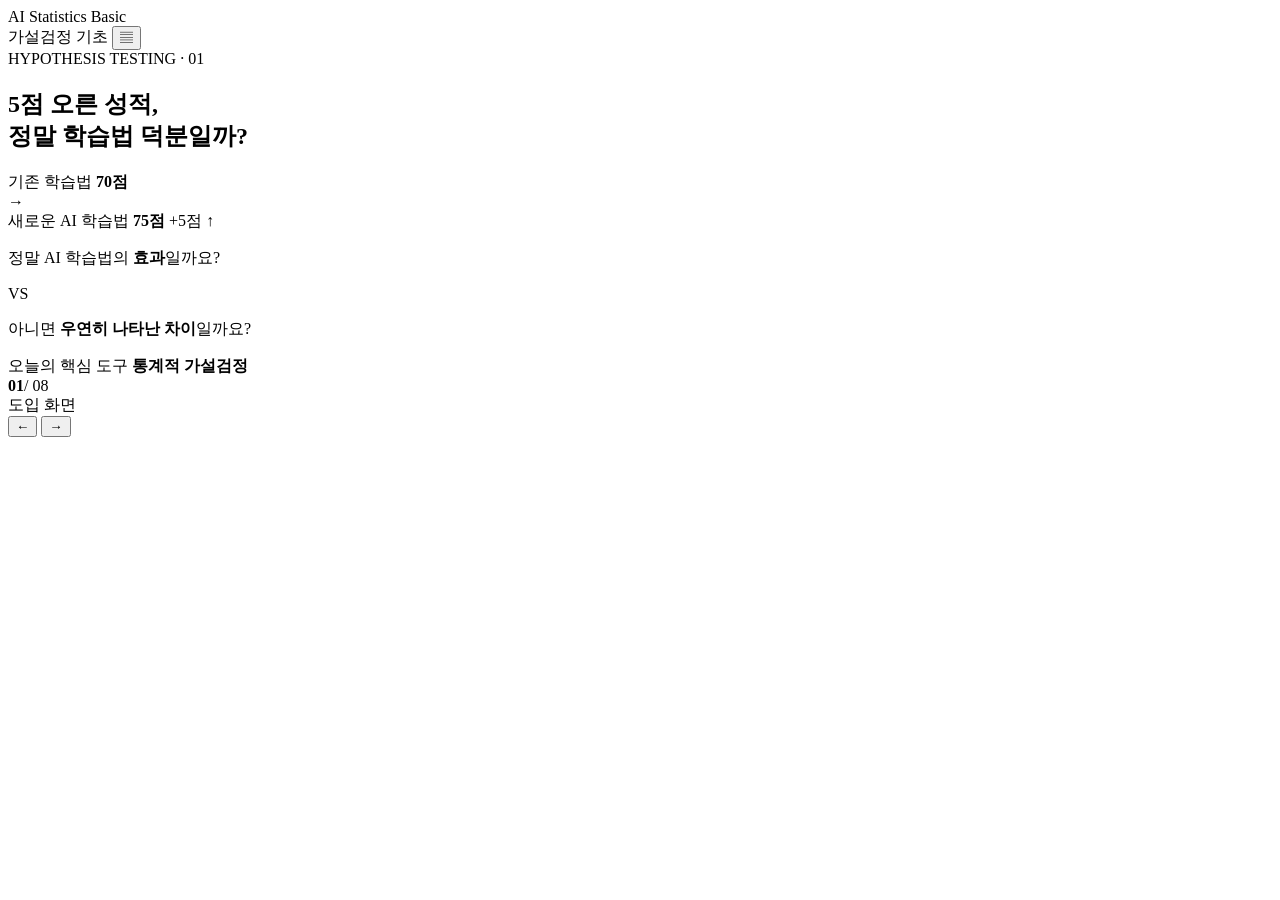
==== index.html @ 97deceae "feat: implement slide 1 presentation view" ====
<!DOCTYPE html>
<html lang="ko">
<head>
  <meta charset="UTF-8" />
  <meta name="viewport" content="width=device-width, initial-scale=1.0" />
  <title>통계적 가설검정 · 발표 장표 01</title>
  <link rel="stylesheet" href="assets/styles.css" />
</head>
<body class="presentation-body">
  <main class="presentation-shell" aria-label="통계 기초 발표 장표">
    <header class="presentation-topbar">
      <div class="brand">AI Statistics Basic</div>
      <div class="topbar-actions">
        <span class="slide-tag">가설검정 기초</span>
        <button class="icon-button" id="openScript" type="button" aria-label="발표 스크립트 열기" title="발표 스크립트 열기">▤</button>
      </div>
    </header>

    <section class="slide" id="slide01" data-slide="1" data-step="0">
      <div class="slide-kicker">HYPOTHESIS TESTING · 01</div>
      <h1 class="slide-title">5점 오른 성적,<br /><strong>정말 학습법 덕분일까?</strong></h1>

      <div class="score-comparison" aria-label="기존 학습법과 새로운 AI 학습법의 평균 점수 비교">
        <article class="score-card step-item" data-show-step="1">
          <span class="score-label">기존 학습법</span>
          <strong class="score-value">70<span>점</span></strong>
        </article>

        <div class="comparison-arrow step-item" data-show-step="2" aria-hidden="true">→</div>

        <article class="score-card score-card-accent step-item" data-show-step="2">
          <span class="score-label">새로운 AI 학습법</span>
          <strong class="score-value">75<span>점</span></strong>
          <span class="score-delta step-item" data-show-step="3">+5점 ↑</span>
        </article>
      </div>

      <div class="question-area">
        <p class="question question-primary step-item" data-show-step="4">정말 AI 학습법의 <strong>효과</strong>일까요?</p>
        <div class="question-vs step-item" data-show-step="5">VS</div>
        <p class="question question-secondary step-item" data-show-step="5">아니면 <strong>우연히 나타난 차이</strong>일까요?</p>
      </div>

      <div class="topic-reveal step-item" data-show-step="6">
        <span>오늘의 핵심 도구</span>
        <strong>통계적 가설검정</strong>
      </div>
    </section>

    <footer class="presentation-footer">
      <div class="progress-wrap" aria-label="현재 장표 위치">
        <strong>01</strong><span>/ 08</span>
      </div>
      <div class="step-status" id="stepStatus">도입 화면</div>
      <div class="nav-buttons">
        <button class="nav-button" id="prevStep" type="button" aria-label="이전 단계">←</button>
        <button class="nav-button nav-button-primary" id="nextStep" type="button" aria-label="다음 단계">→</button>
      </div>
    </footer>
  </main>

  <script src="assets/app.js"></script>
</body>
</html>
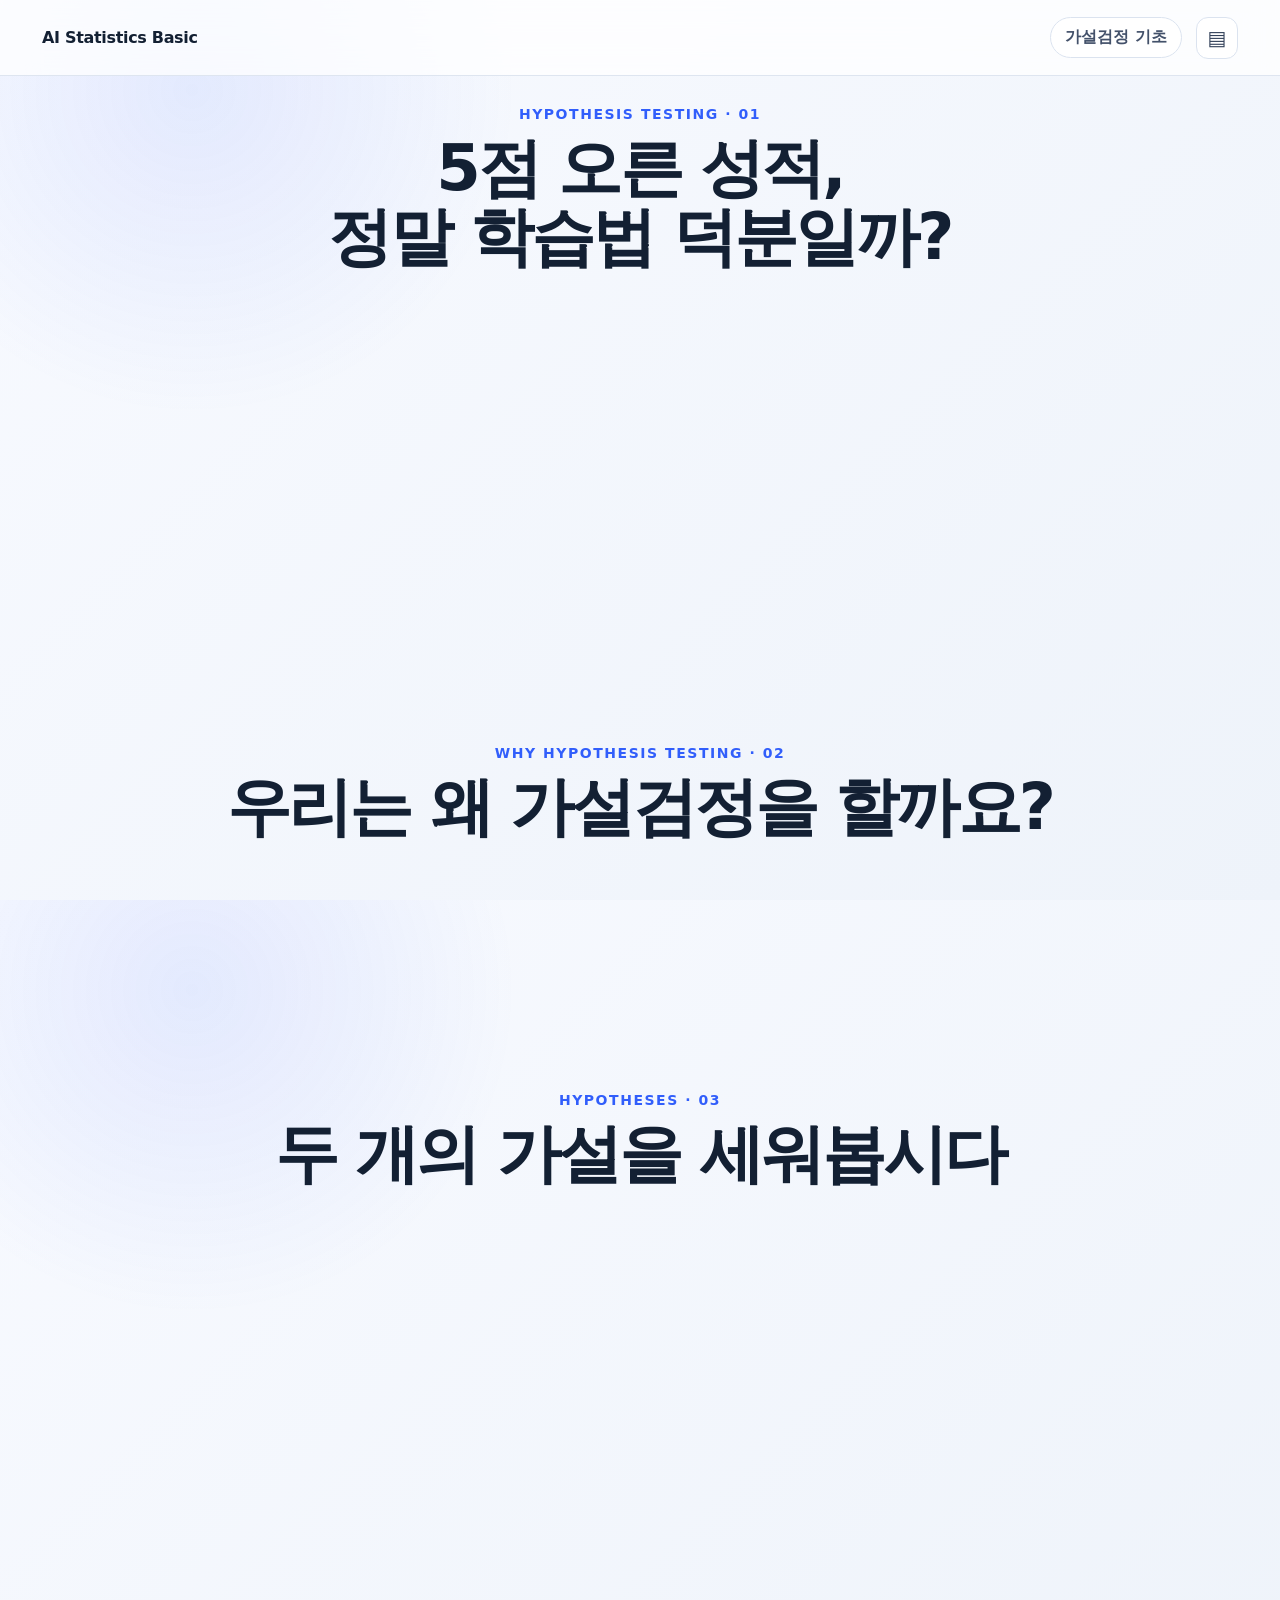
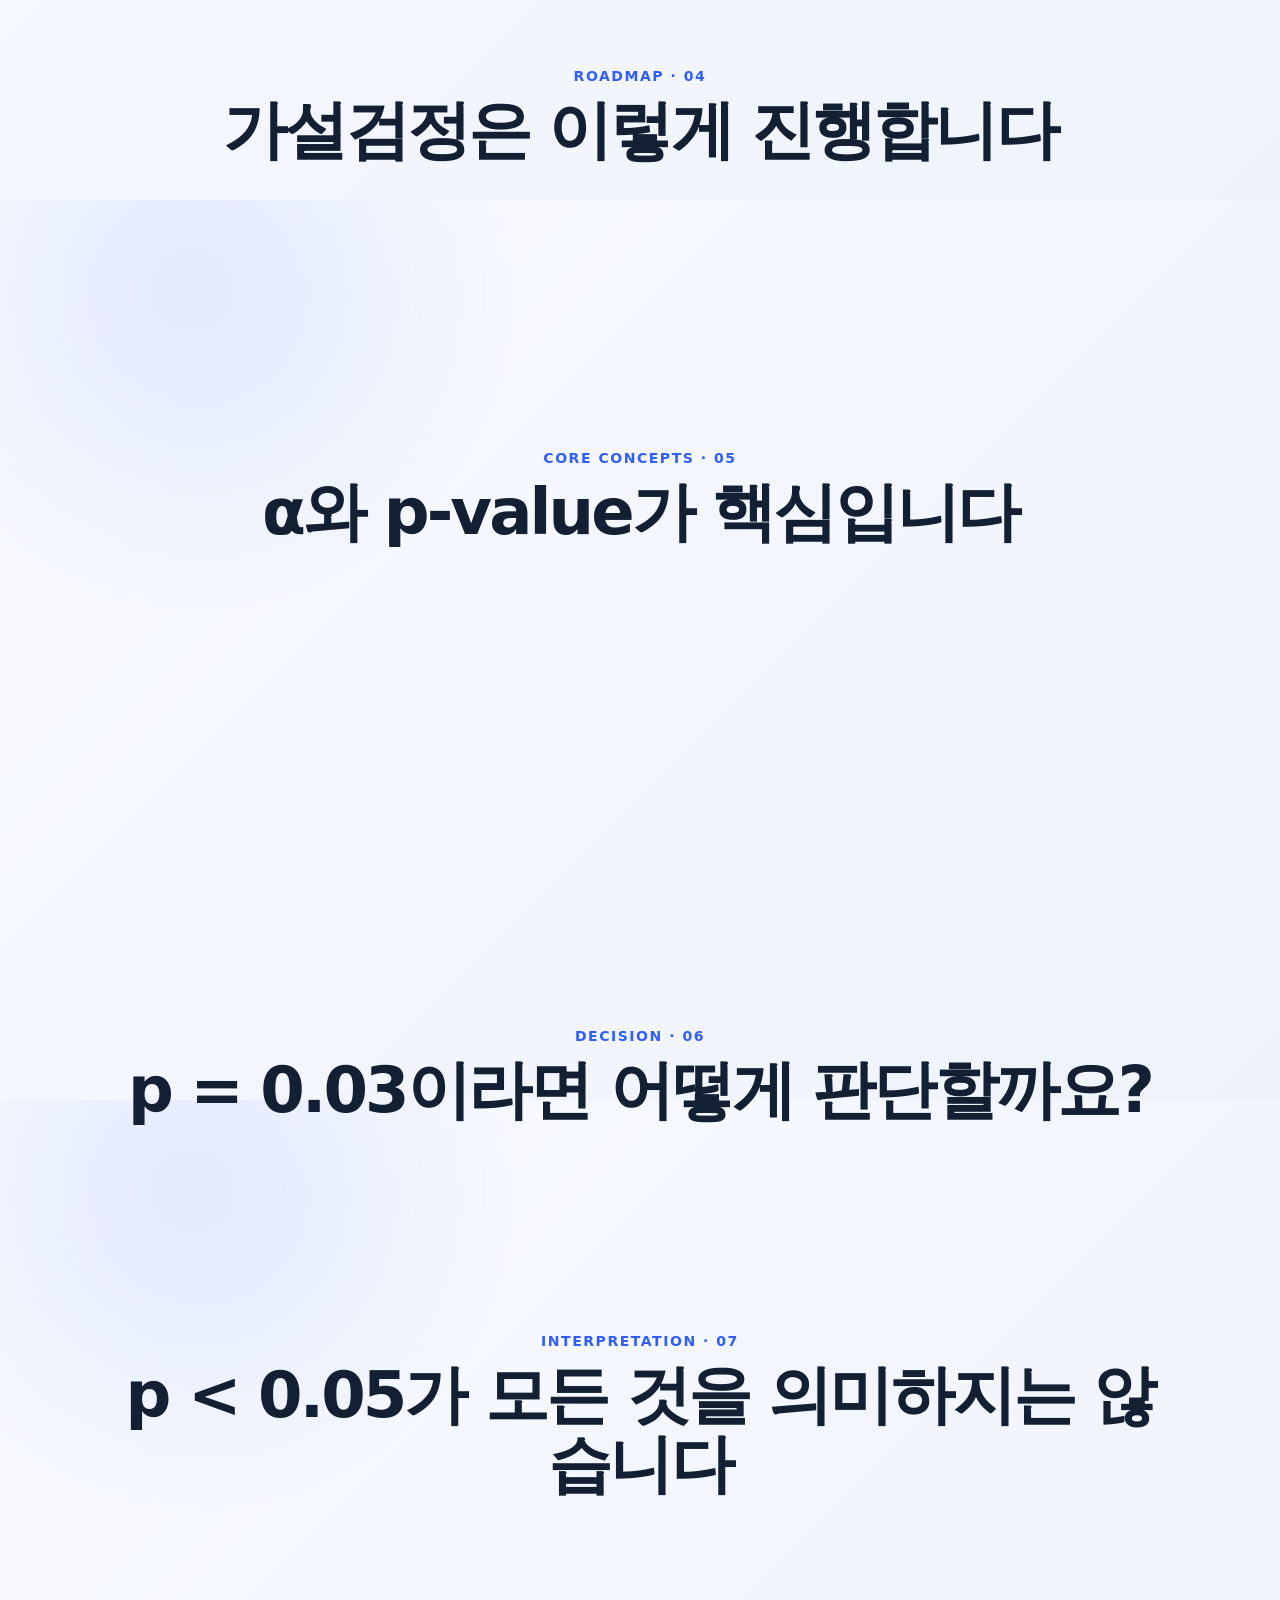
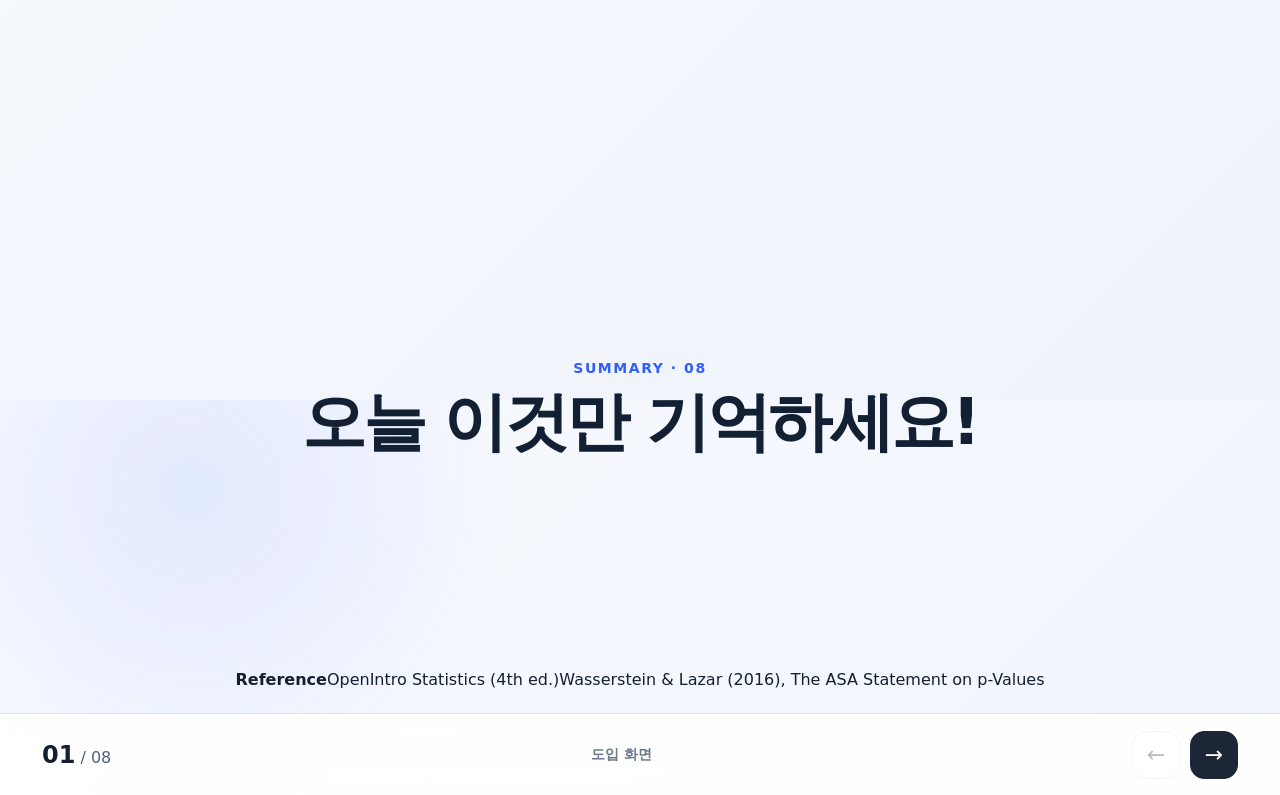
==== commit 592e130a: "Add slides 02-08 to hypothesis testing presentation" ====
--- a/index.html
+++ b/index.html
@@ -3,7 +3,7 @@
 <head>
   <meta charset="UTF-8" />
   <meta name="viewport" content="width=device-width, initial-scale=1.0" />
-  <title>통계적 가설검정 · 발표 장표 01</title>
+  <title>통계적 가설검정 · 발표 장표 01-08</title>
   <link rel="stylesheet" href="assets/styles.css" />
 </head>
 <body class="presentation-body">
@@ -16,49 +16,115 @@
       </div>
     </header>
 
-    <section class="slide" id="slide01" data-slide="1" data-step="0">
-      <div class="slide-kicker">HYPOTHESIS TESTING · 01</div>
-      <h1 class="slide-title">5점 오른 성적,<br /><strong>정말 학습법 덕분일까?</strong></h1>
+    <div class="slides-stage">
+      <section class="slide" id="slide01" data-slide="1">
+        <div class="slide-kicker">HYPOTHESIS TESTING · 01</div>
+        <h1 class="slide-title">5점 오른 성적,<br /><strong>정말 학습법 덕분일까?</strong></h1>
+        <div class="score-comparison">
+          <article class="score-card step-item" data-show-step="1"><span class="score-label">기존 학습법</span><strong class="score-value">70<span>점</span></strong></article>
+          <div class="comparison-arrow step-item" data-show-step="2">→</div>
+          <article class="score-card score-card-accent step-item" data-show-step="2"><span class="score-label">새로운 AI 학습법</span><strong class="score-value">75<span>점</span></strong><span class="score-delta step-item" data-show-step="3">+5점 ↑</span></article>
+        </div>
+        <div class="question-area"><p class="question question-primary step-item" data-show-step="4">정말 AI 학습법의 <strong>효과</strong>일까요?</p><div class="question-vs step-item" data-show-step="5">VS</div><p class="question question-secondary step-item" data-show-step="5">아니면 <strong>우연히 나타난 차이</strong>일까요?</p></div>
+        <div class="topic-reveal step-item" data-show-step="6"><span>오늘의 핵심 도구</span><strong>통계적 가설검정</strong></div>
+      </section>
 
-      <div class="score-comparison" aria-label="기존 학습법과 새로운 AI 학습법의 평균 점수 비교">
-        <article class="score-card step-item" data-show-step="1">
-          <span class="score-label">기존 학습법</span>
-          <strong class="score-value">70<span>점</span></strong>
-        </article>
+      <section class="slide" id="slide02" data-slide="2">
+        <div class="slide-kicker">WHY HYPOTHESIS TESTING · 02</div>
+        <h1 class="slide-title compact">우리는 왜 <strong>가설검정</strong>을 할까요?</h1>
+        <div class="logic-row">
+          <div class="logic-card step-item" data-show-step="1"><span>관찰된 차이가 있다</span><strong>70점 → 75점</strong></div>
+          <div class="not-equal step-item" data-show-step="2">≠</div>
+          <div class="logic-card step-item" data-show-step="2"><span>실제 효과가 있다고</span><strong>바로 결론</strong></div>
+        </div>
+        <div class="why-label step-item" data-show-step="3">왜 그럴까요?</div>
+        <div class="explain-card step-item" data-show-step="4">표본에서 관찰되는 결과에는<br /><strong>우연에 의한 변동</strong>이 영향을 줄 수 있습니다.</div>
+        <div class="definition-card step-item" data-show-step="5"><span>통계적 가설검정</span><strong>관찰된 차이가 우연만으로 설명하기 어려운지를<br />통계적으로 판단하는 과정</strong></div>
+      </section>
 
-        <div class="comparison-arrow step-item" data-show-step="2" aria-hidden="true">→</div>
+      <section class="slide" id="slide03" data-slide="3">
+        <div class="slide-kicker">HYPOTHESES · 03</div>
+        <h1 class="slide-title compact">두 개의 가설을 세워봅시다</h1>
+        <div class="hypothesis-grid">
+          <article class="hypothesis-card step-item" data-show-step="1"><span class="start-badge">출발점</span><h2>귀무가설 H₀</h2><strong class="hypothesis-core step-item" data-show-step="2">효과가 없다</strong><p class="step-item" data-show-step="2">AI 학습법은 점수 향상에<br />효과가 없다.</p></article>
+          <div class="vs-large step-item" data-show-step="3">VS</div>
+          <article class="hypothesis-card step-item" data-show-step="3"><h2>대립가설 H₁</h2><strong class="hypothesis-core step-item" data-show-step="4">효과가 있다</strong><p class="step-item" data-show-step="4">AI 학습법은 평균 점수를<br />증가시킨다.</p></article>
+        </div>
+        <div class="bottom-emphasis step-item" data-show-step="5"><span>가설검정의 출발점</span><strong>일단 H₀가 참이라고 가정하고 시작합니다.</strong></div>
+      </section>
 
-        <article class="score-card score-card-accent step-item" data-show-step="2">
-          <span class="score-label">새로운 AI 학습법</span>
-          <strong class="score-value">75<span>점</span></strong>
-          <span class="score-delta step-item" data-show-step="3">+5점 ↑</span>
-        </article>
-      </div>
+      <section class="slide" id="slide04" data-slide="4">
+        <div class="slide-kicker">ROADMAP · 04</div>
+        <h1 class="slide-title compact">가설검정은 이렇게 진행합니다</h1>
+        <div class="roadmap">
+          <div class="road-step step-item" data-show-step="1"><b>1</b><strong>질문 설정</strong><span>AI 학습법은 효과가 있을까?</span></div>
+          <div class="road-arrow step-item" data-show-step="1">↓</div>
+          <div class="road-step step-item" data-show-step="1"><b>2</b><strong>가설 설정</strong><span>H₀ 효과 없음 · H₁ 효과 있음</span></div>
+          <div class="road-arrow step-item" data-show-step="2">↓</div>
+          <div class="road-core step-item" data-show-step="5">
+            <div class="road-step step-item" data-show-step="2"><b>3</b><strong>유의수준 α 설정</strong><span>판단의 기준선 정하기</span></div>
+            <div class="road-arrow step-item" data-show-step="3">↓</div>
+            <div class="road-step step-item" data-show-step="3"><b>4</b><strong>p-value 계산</strong><span>데이터에서 p-value 구하기</span></div>
+            <small>★ 핵심 판단 요소: α와 p-value</small>
+          </div>
+          <div class="road-arrow step-item" data-show-step="4">↓</div>
+          <div class="road-step step-item" data-show-step="4"><b>5</b><strong>비교 및 판단</strong><span>p-value와 α 비교 → H₀ 기각 여부 판단</span></div>
+        </div>
+      </section>
 
-      <div class="question-area">
-        <p class="question question-primary step-item" data-show-step="4">정말 AI 학습법의 <strong>효과</strong>일까요?</p>
-        <div class="question-vs step-item" data-show-step="5">VS</div>
-        <p class="question question-secondary step-item" data-show-step="5">아니면 <strong>우연히 나타난 차이</strong>일까요?</p>
-      </div>
+      <section class="slide" id="slide05" data-slide="5">
+        <div class="slide-kicker">CORE CONCEPTS · 05</div>
+        <h1 class="slide-title compact">α와 p-value가 핵심입니다</h1>
+        <div class="concept-grid">
+          <article class="concept-card step-item" data-show-step="1"><h2>유의수준 α</h2><strong>판단의 기준선</strong><p class="step-item" data-show-step="2">분석 전에 미리 정합니다.<br /><b>α = 0.05 (5%)</b><br />H₀ 기각 판단의 기준</p></article>
+          <article class="concept-card step-item" data-show-step="3"><h2>p-value</h2><strong>현재 데이터가 얼마나<br />이례적인지를 나타내는 값</strong><p class="step-item" data-show-step="4">H₀가 참이라고 가정했을 때,<br /><b>현재 관측된 결과만큼 또는<br />그보다 더 극단적인 결과가 나타날 확률</b></p></article>
+        </div>
+        <div class="warning-card step-item" data-show-step="5">⚠ 꼭 기억하세요 <strong>p-value ≠ H₀가 참일 확률</strong></div>
+        <div class="mini-summary step-item" data-show-step="6"><span>α = 미리 정한 기준</span><span>p-value = 데이터에서 계산</span></div>
+      </section>
 
-      <div class="topic-reveal step-item" data-show-step="6">
-        <span>오늘의 핵심 도구</span>
-        <strong>통계적 가설검정</strong>
-      </div>
-    </section>
+      <section class="slide" id="slide06" data-slide="6">
+        <div class="slide-kicker">DECISION · 06</div>
+        <h1 class="slide-title compact">p = 0.03이라면 어떻게 판단할까요?</h1>
+        <div class="number-grid">
+          <article class="number-card step-item" data-show-step="1"><span>판단 기준선 · 유의수준 α</span><strong>0.05</strong><small>5%</small></article>
+          <article class="number-card step-item" data-show-step="2"><span>분석 결과 · p-value</span><strong>0.03</strong><small>3%</small></article>
+        </div>
+        <div class="compare-big step-item" data-show-step="3"><strong>0.03 &lt; 0.05</strong><span>p &lt; α</span></div>
+        <div class="reject-card step-item" data-show-step="4">★ 귀무가설 H₀ 기각</div>
+        <div class="conclusion-card step-item" data-show-step="5"><span>결론</span><strong>AI 학습법의 효과를 지지하는<br />통계적 근거가 있습니다.</strong></div>
+      </section>
+
+      <section class="slide" id="slide07" data-slide="7">
+        <div class="slide-kicker">INTERPRETATION · 07</div>
+        <h1 class="slide-title compact">p &lt; 0.05가 모든 것을 의미하지는 않습니다</h1>
+        <div class="interpret-grid">
+          <article class="interpret-card step-item" data-show-step="1"><h2>통계적 유의성 ≠ 효과의 크기</h2><p class="step-item" data-show-step="2">표본이 매우 크다면 조건에 따라<br />작은 차이도 통계적으로 유의할 수 있습니다.</p><strong class="tiny-effect step-item" data-show-step="2">+0.1점</strong><p class="step-item" data-show-step="3">실제로 중요한 변화일까요?</p></article>
+          <article class="interpret-card step-item" data-show-step="4"><h2>결과를 어떻게 해석할까요?</h2><p><strong>p-value만 보지 않습니다.</strong></p><ul><li>효과 크기 (Effect Size)</li><li>실제 변화의 크기</li><li>교육·비즈니스 등 실무적 맥락</li></ul></article>
+        </div>
+        <div class="bottom-emphasis step-item" data-show-step="5"><strong>통계적으로 유의하다 ≠ 실제로 중요한 효과가 있다</strong></div>
+      </section>
+
+      <section class="slide" id="slide08" data-slide="8">
+        <div class="slide-kicker">SUMMARY · 08</div>
+        <h1 class="slide-title compact">오늘 이것만 기억하세요!</h1>
+        <div class="summary-flow step-item" data-show-step="1">
+          <div><b>1</b><strong>가설 설정</strong><span>H₀ 효과 없음 · H₁ 효과 있음</span></div><i>↓</i>
+          <div><b>2</b><strong>기준 설정</strong><span>유의수준 α를 미리 설정 · 예: 0.05</span></div><i>↓</i>
+          <div><b>3</b><strong>p-value 계산</strong><span>H₀ 가정 아래 현재 데이터가 얼마나 이례적인지 확인</span></div><i>↓</i>
+          <div><b>4</b><strong>비교 및 판단</strong><span>p &lt; α → H₀ 기각</span></div>
+        </div>
+        <div class="definition-card step-item" data-show-step="2"><strong>가설검정은 관찰된 차이가 우연만으로 설명하기 어려운지를<br />통계적으로 판단하는 과정입니다.</strong></div>
+        <div class="references"><b>Reference</b><span>OpenIntro Statistics (4th ed.)</span><span>Wasserstein & Lazar (2016), The ASA Statement on p-Values</span></div>
+      </section>
+    </div>
 
     <footer class="presentation-footer">
-      <div class="progress-wrap" aria-label="현재 장표 위치">
-        <strong>01</strong><span>/ 08</span>
-      </div>
+      <div class="progress-wrap"><strong id="slideNumber">01</strong><span>/ 08</span></div>
       <div class="step-status" id="stepStatus">도입 화면</div>
-      <div class="nav-buttons">
-        <button class="nav-button" id="prevStep" type="button" aria-label="이전 단계">←</button>
-        <button class="nav-button nav-button-primary" id="nextStep" type="button" aria-label="다음 단계">→</button>
-      </div>
+      <div class="nav-buttons"><button class="nav-button" id="prevStep" type="button">←</button><button class="nav-button nav-button-primary" id="nextStep" type="button">→</button></div>
     </footer>
   </main>
-
   <script src="assets/app.js"></script>
 </body>
 </html>
--- a/assets/styles.css
+++ b/assets/styles.css
@@ -0,0 +1,258 @@
+:root {
+  --bg: #f4f7fb;
+  --panel: #ffffff;
+  --ink: #132033;
+  --muted: #6b778a;
+  --line: #dbe3ef;
+  --primary: #315efb;
+  --primary-soft: #edf2ff;
+  --accent: #ff8a3d;
+  --shadow: 0 18px 60px rgba(28, 46, 78, 0.12);
+  --radius-xl: 28px;
+  --radius-lg: 20px;
+  font-family: Inter, Pretendard, "Noto Sans KR", system-ui, -apple-system, BlinkMacSystemFont, "Segoe UI", sans-serif;
+}
+
+* { box-sizing: border-box; }
+html, body { margin: 0; min-height: 100%; }
+button { font: inherit; }
+
+.presentation-body {
+  background:
+    radial-gradient(circle at 15% 10%, rgba(49, 94, 251, 0.10), transparent 24%),
+    linear-gradient(135deg, #f8faff 0%, #eef3fa 100%);
+  color: var(--ink);
+  min-height: 100vh;
+  overflow: hidden;
+}
+
+.presentation-shell {
+  width: 100vw;
+  height: 100vh;
+  display: grid;
+  grid-template-rows: 76px 1fr 82px;
+  position: relative;
+}
+
+.presentation-topbar,
+.presentation-footer {
+  display: flex;
+  align-items: center;
+  justify-content: space-between;
+  padding: 0 42px;
+  z-index: 10;
+}
+
+.presentation-topbar {
+  border-bottom: 1px solid rgba(219, 227, 239, 0.9);
+  background: rgba(255,255,255,0.74);
+  backdrop-filter: blur(18px);
+}
+
+.brand { font-weight: 800; letter-spacing: -0.02em; }
+.topbar-actions { display: flex; align-items: center; gap: 14px; }
+.slide-tag {
+  padding: 9px 14px;
+  border: 1px solid var(--line);
+  border-radius: 999px;
+  color: #43516a;
+  background: rgba(255,255,255,0.82);
+  font-weight: 700;
+}
+.icon-button {
+  width: 42px;
+  height: 42px;
+  border: 1px solid var(--line);
+  border-radius: 12px;
+  background: #fff;
+  cursor: pointer;
+  font-size: 20px;
+  color: #34425a;
+}
+.icon-button:hover { border-color: #aebbd0; transform: translateY(-1px); }
+
+.slide {
+  width: min(1240px, calc(100vw - 100px));
+  margin: auto;
+  padding: 28px 48px 24px;
+  text-align: center;
+}
+.slide-kicker {
+  display: inline-block;
+  color: var(--primary);
+  font-weight: 800;
+  font-size: 14px;
+  letter-spacing: 0.11em;
+  margin-bottom: 12px;
+}
+.slide-title {
+  margin: 0 0 30px;
+  font-size: clamp(44px, 5vw, 76px);
+  line-height: 1.08;
+  letter-spacing: -0.045em;
+  font-weight: 650;
+}
+.slide-title strong { font-weight: 850; }
+
+.score-comparison {
+  display: grid;
+  grid-template-columns: 1fr 88px 1fr;
+  align-items: center;
+  gap: 18px;
+  width: min(900px, 90%);
+  margin: 0 auto 28px;
+}
+.score-card {
+  min-height: 172px;
+  border: 1px solid var(--line);
+  border-radius: var(--radius-lg);
+  background: rgba(255,255,255,0.9);
+  box-shadow: 0 10px 30px rgba(37, 56, 90, 0.07);
+  display: flex;
+  flex-direction: column;
+  align-items: center;
+  justify-content: center;
+  gap: 8px;
+  position: relative;
+}
+.score-card-accent {
+  border-color: #cdd8ff;
+  background: linear-gradient(180deg, #ffffff 0%, #f5f7ff 100%);
+}
+.score-label { color: var(--muted); font-weight: 750; font-size: 18px; }
+.score-value { font-size: clamp(58px, 5.2vw, 84px); letter-spacing: -0.05em; line-height: 1; }
+.score-value span { font-size: 0.35em; margin-left: 4px; color: #405069; }
+.score-delta {
+  position: absolute;
+  right: 18px;
+  top: 18px;
+  color: var(--accent);
+  background: #fff3e9;
+  border: 1px solid #ffd9bd;
+  border-radius: 999px;
+  padding: 7px 12px;
+  font-weight: 850;
+}
+.comparison-arrow { font-size: 52px; color: #91a0b8; font-weight: 300; }
+
+.question-area { min-height: 108px; display: flex; align-items: center; justify-content: center; gap: 18px; }
+.question { margin: 0; font-size: clamp(22px, 2vw, 31px); font-weight: 650; letter-spacing: -0.025em; }
+.question strong { color: var(--primary); }
+.question-secondary strong { color: #4e5d73; }
+.question-vs { font-weight: 900; font-size: 13px; letter-spacing: 0.14em; color: #9aa7ba; padding: 8px 10px; border: 1px solid var(--line); border-radius: 999px; background: #fff; }
+.topic-reveal {
+  width: fit-content;
+  margin: 8px auto 0;
+  padding: 12px 18px;
+  border-radius: 16px;
+  background: #14213a;
+  color: #fff;
+  box-shadow: 0 14px 32px rgba(20, 33, 58, 0.18);
+}
+.topic-reveal span { display: block; font-size: 12px; color: #b6c1d3; margin-bottom: 2px; }
+.topic-reveal strong { font-size: 22px; }
+
+.step-item {
+  opacity: 0;
+  transform: translateY(12px) scale(0.985);
+  pointer-events: none;
+  transition: opacity 320ms ease, transform 320ms ease;
+}
+.step-item.is-visible {
+  opacity: 1;
+  transform: translateY(0) scale(1);
+  pointer-events: auto;
+}
+
+.presentation-footer {
+  border-top: 1px solid var(--line);
+  background: rgba(255,255,255,0.88);
+  backdrop-filter: blur(18px);
+}
+.progress-wrap { display: flex; align-items: baseline; gap: 5px; color: #526179; }
+.progress-wrap strong { font-size: 24px; color: var(--ink); }
+.step-status { color: var(--muted); font-size: 14px; font-weight: 700; }
+.nav-buttons { display: flex; gap: 10px; }
+.nav-button {
+  width: 48px;
+  height: 48px;
+  border-radius: 14px;
+  border: 1px solid var(--line);
+  background: #fff;
+  color: #33415a;
+  font-size: 22px;
+  cursor: pointer;
+}
+.nav-button:disabled { opacity: 0.35; cursor: default; }
+.nav-button-primary { background: #1c2637; color: #fff; border-color: #1c2637; }
+
+.script-body { background: #eef3f9; color: var(--ink); min-height: 100vh; }
+.script-shell { min-height: 100vh; display: grid; grid-template-rows: 70px 1fr 76px; }
+.script-header,
+.script-footer {
+  position: sticky;
+  z-index: 20;
+  display: flex;
+  align-items: center;
+  justify-content: space-between;
+  background: rgba(245,248,252,0.94);
+  backdrop-filter: blur(16px);
+  padding: 0 22px;
+  border-color: var(--line);
+}
+.script-header { top: 0; border-bottom: 1px solid var(--line); }
+.script-header > div { display: flex; align-items: center; gap: 10px; }
+.script-header strong { color: var(--primary); }
+.script-header span { color: #526179; font-weight: 800; }
+.script-header p { margin: 0; color: var(--muted); font-size: 13px; }
+.script-card {
+  width: min(900px, calc(100% - 36px));
+  margin: 18px auto 100px;
+  padding: 34px;
+  background: var(--panel);
+  border: 1px solid #e1e7f0;
+  border-radius: 24px;
+  box-shadow: var(--shadow);
+}
+.script-kicker { color: var(--primary); font-weight: 850; letter-spacing: 0.08em; font-size: 13px; }
+.script-card h1 { margin: 8px 0 6px; font-size: 34px; letter-spacing: -0.035em; }
+.script-subtitle { color: var(--muted); margin: 0 0 20px; }
+.script-block { padding: 21px 0; border-top: 1px dashed #dfe6f1; }
+.script-block p { margin: 0; font-size: 20px; line-height: 1.9; letter-spacing: -0.015em; }
+.stage-button {
+  display: block;
+  width: 100%;
+  margin-top: 16px;
+  padding: 10px 16px;
+  border: 1px solid #cfd9e9;
+  border-radius: 14px;
+  background: #f8faff;
+  color: var(--primary);
+  cursor: pointer;
+  font-weight: 850;
+}
+.stage-button:hover, .stage-button.is-active { background: var(--primary-soft); border-color: #b9c8ff; }
+.stage-button-primary { background: #17243a; color: #fff; border-color: #17243a; }
+.script-footer { bottom: 0; border-top: 1px solid var(--line); }
+.script-nav,
+.script-progress button {
+  border: 1px solid var(--line);
+  border-radius: 12px;
+  background: #fff;
+  padding: 10px 14px;
+  cursor: pointer;
+  font-weight: 750;
+}
+.script-nav:disabled { opacity: 0.4; cursor: default; }
+.script-progress { display: flex; align-items: center; gap: 16px; }
+.script-progress strong { color: #44536c; }
+
+@media (max-width: 900px) {
+  .presentation-topbar, .presentation-footer { padding: 0 18px; }
+  .slide { width: calc(100vw - 24px); padding: 20px 12px; }
+  .score-comparison { grid-template-columns: 1fr; width: min(520px, 100%); }
+  .comparison-arrow { transform: rotate(90deg); font-size: 34px; }
+  .question-area { flex-direction: column; gap: 8px; }
+  .slide-title { font-size: 42px; }
+  .script-header p { display: none; }
+}
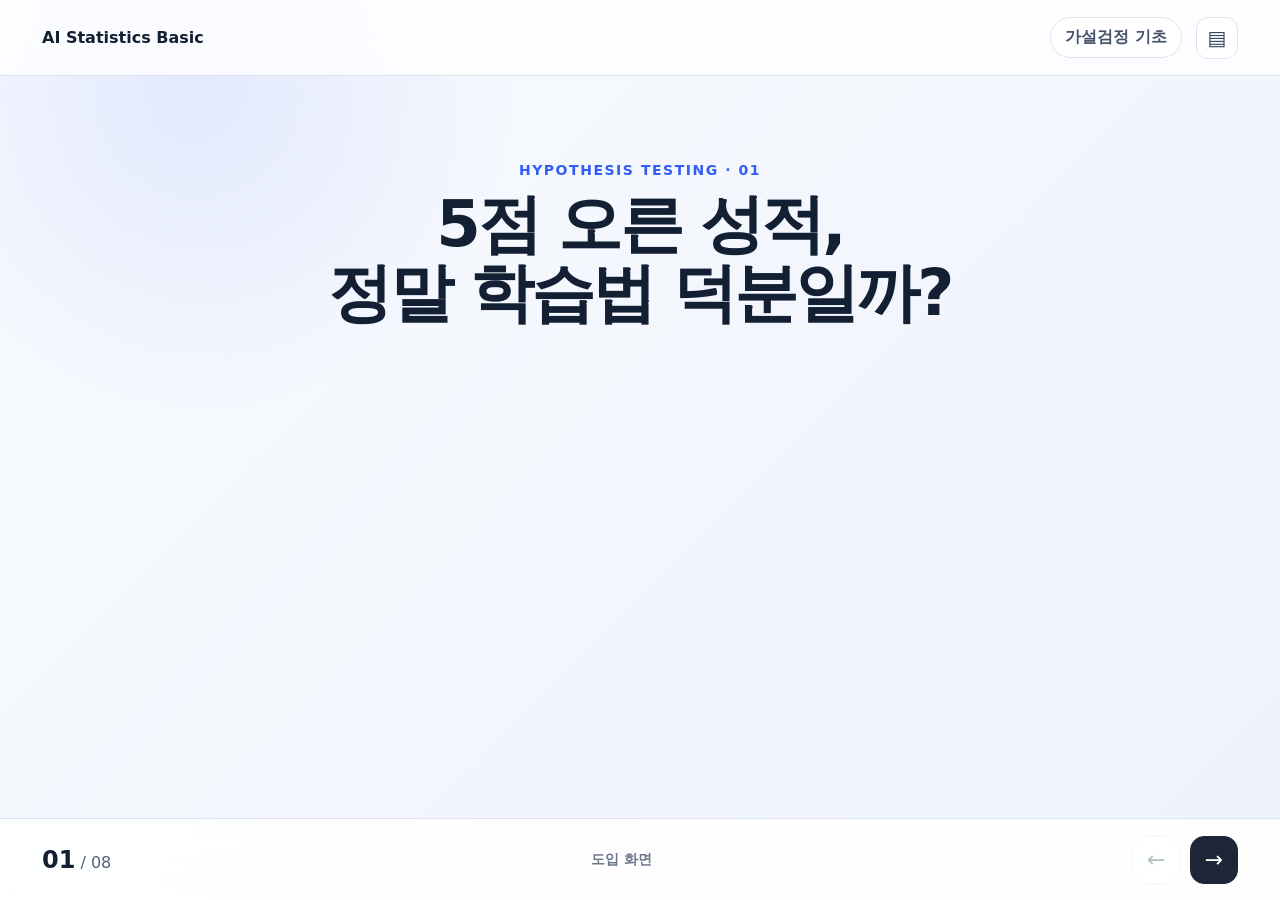
==== commit a161062f: "Improve slide 1 visual comparison" ====
--- a/index.html
+++ b/index.html
@@ -20,10 +20,29 @@
       <section class="slide" id="slide01" data-slide="1">
         <div class="slide-kicker">HYPOTHESIS TESTING · 01</div>
         <h1 class="slide-title">5점 오른 성적,<br /><strong>정말 학습법 덕분일까?</strong></h1>
-        <div class="score-comparison">
-          <article class="score-card step-item" data-show-step="1"><span class="score-label">기존 학습법</span><strong class="score-value">70<span>점</span></strong></article>
+        <div class="score-comparison score-comparison-visual">
+          <article class="score-card score-card-visual step-item" data-show-step="1">
+            <span class="score-label score-label-pill">기존 학습법</span>
+            <div class="learning-visual traditional-visual" aria-hidden="true">
+              <div class="desk-scene">
+                <div class="student-head"></div><div class="student-body"></div>
+                <div class="book-stack"><i></i><i></i><i></i></div><div class="open-book"></div><div class="desk-lamp"></div>
+              </div>
+            </div>
+            <div class="score-copy"><span>교과서로 학습</span><strong class="score-value">70<span>점</span></strong></div>
+          </article>
           <div class="comparison-arrow step-item" data-show-step="2">→</div>
-          <article class="score-card score-card-accent step-item" data-show-step="2"><span class="score-label">새로운 AI 학습법</span><strong class="score-value">75<span>점</span></strong><span class="score-delta step-item" data-show-step="3">+5점 ↑</span></article>
+          <article class="score-card score-card-accent score-card-visual step-item" data-show-step="2">
+            <span class="score-label score-label-pill score-label-ai">새로운 AI 학습법</span>
+            <div class="learning-visual ai-visual" aria-hidden="true">
+              <div class="desk-scene">
+                <div class="student-head"></div><div class="student-body"></div><div class="tablet"><div class="ai-face">AI</div></div><div class="open-book"></div>
+                <span class="ai-bubble bubble-one">힌트 제공</span><span class="ai-bubble bubble-two">오답 분석</span>
+              </div>
+            </div>
+            <div class="score-copy"><span>AI 티칭으로 학습</span><strong class="score-value">75<span>점</span></strong></div>
+            <span class="score-delta step-item" data-show-step="3">+5점 ↑</span>
+          </article>
         </div>
         <div class="question-area"><p class="question question-primary step-item" data-show-step="4">정말 AI 학습법의 <strong>효과</strong>일까요?</p><div class="question-vs step-item" data-show-step="5">VS</div><p class="question question-secondary step-item" data-show-step="5">아니면 <strong>우연히 나타난 차이</strong>일까요?</p></div>
         <div class="topic-reveal step-item" data-show-step="6"><span>오늘의 핵심 도구</span><strong>통계적 가설검정</strong></div>
@@ -32,99 +51,25 @@
       <section class="slide" id="slide02" data-slide="2">
         <div class="slide-kicker">WHY HYPOTHESIS TESTING · 02</div>
         <h1 class="slide-title compact">우리는 왜 <strong>가설검정</strong>을 할까요?</h1>
-        <div class="logic-row">
-          <div class="logic-card step-item" data-show-step="1"><span>관찰된 차이가 있다</span><strong>70점 → 75점</strong></div>
-          <div class="not-equal step-item" data-show-step="2">≠</div>
-          <div class="logic-card step-item" data-show-step="2"><span>실제 효과가 있다고</span><strong>바로 결론</strong></div>
-        </div>
-        <div class="why-label step-item" data-show-step="3">왜 그럴까요?</div>
-        <div class="explain-card step-item" data-show-step="4">표본에서 관찰되는 결과에는<br /><strong>우연에 의한 변동</strong>이 영향을 줄 수 있습니다.</div>
-        <div class="definition-card step-item" data-show-step="5"><span>통계적 가설검정</span><strong>관찰된 차이가 우연만으로 설명하기 어려운지를<br />통계적으로 판단하는 과정</strong></div>
+        <div class="logic-row"><div class="logic-card step-item" data-show-step="1"><span>관찰된 차이가 있다</span><strong>70점 → 75점</strong></div><div class="not-equal step-item" data-show-step="2">≠</div><div class="logic-card step-item" data-show-step="2"><span>실제 효과가 있다고</span><strong>바로 결론</strong></div></div>
+        <div class="why-label step-item" data-show-step="3">왜 그럴까요?</div><div class="explain-card step-item" data-show-step="4">표본에서 관찰되는 결과에는<br /><strong>우연에 의한 변동</strong>이 영향을 줄 수 있습니다.</div><div class="definition-card step-item" data-show-step="5"><span>통계적 가설검정</span><strong>관찰된 차이가 우연만으로 설명하기 어려운지를<br />통계적으로 판단하는 과정</strong></div>
       </section>
 
-      <section class="slide" id="slide03" data-slide="3">
-        <div class="slide-kicker">HYPOTHESES · 03</div>
-        <h1 class="slide-title compact">두 개의 가설을 세워봅시다</h1>
-        <div class="hypothesis-grid">
-          <article class="hypothesis-card step-item" data-show-step="1"><span class="start-badge">출발점</span><h2>귀무가설 H₀</h2><strong class="hypothesis-core step-item" data-show-step="2">효과가 없다</strong><p class="step-item" data-show-step="2">AI 학습법은 점수 향상에<br />효과가 없다.</p></article>
-          <div class="vs-large step-item" data-show-step="3">VS</div>
-          <article class="hypothesis-card step-item" data-show-step="3"><h2>대립가설 H₁</h2><strong class="hypothesis-core step-item" data-show-step="4">효과가 있다</strong><p class="step-item" data-show-step="4">AI 학습법은 평균 점수를<br />증가시킨다.</p></article>
-        </div>
-        <div class="bottom-emphasis step-item" data-show-step="5"><span>가설검정의 출발점</span><strong>일단 H₀가 참이라고 가정하고 시작합니다.</strong></div>
-      </section>
+      <section class="slide" id="slide03" data-slide="3"><div class="slide-kicker">HYPOTHESES · 03</div><h1 class="slide-title compact">두 개의 가설을 세워봅시다</h1><div class="hypothesis-grid"><article class="hypothesis-card step-item" data-show-step="1"><span class="start-badge">출발점</span><h2>귀무가설 H₀</h2><strong class="hypothesis-core step-item" data-show-step="2">효과가 없다</strong><p class="step-item" data-show-step="2">AI 학습법은 점수 향상에<br />효과가 없다.</p></article><div class="vs-large step-item" data-show-step="3">VS</div><article class="hypothesis-card step-item" data-show-step="3"><h2>대립가설 H₁</h2><strong class="hypothesis-core step-item" data-show-step="4">효과가 있다</strong><p class="step-item" data-show-step="4">AI 학습법은 평균 점수를<br />증가시킨다.</p></article></div><div class="bottom-emphasis step-item" data-show-step="5"><span>가설검정의 출발점</span><strong>일단 H₀가 참이라고 가정하고 시작합니다.</strong></div></section>
 
-      <section class="slide" id="slide04" data-slide="4">
-        <div class="slide-kicker">ROADMAP · 04</div>
-        <h1 class="slide-title compact">가설검정은 이렇게 진행합니다</h1>
-        <div class="roadmap">
-          <div class="road-step step-item" data-show-step="1"><b>1</b><strong>질문 설정</strong><span>AI 학습법은 효과가 있을까?</span></div>
-          <div class="road-arrow step-item" data-show-step="1">↓</div>
-          <div class="road-step step-item" data-show-step="1"><b>2</b><strong>가설 설정</strong><span>H₀ 효과 없음 · H₁ 효과 있음</span></div>
-          <div class="road-arrow step-item" data-show-step="2">↓</div>
-          <div class="road-core step-item" data-show-step="5">
-            <div class="road-step step-item" data-show-step="2"><b>3</b><strong>유의수준 α 설정</strong><span>판단의 기준선 정하기</span></div>
-            <div class="road-arrow step-item" data-show-step="3">↓</div>
-            <div class="road-step step-item" data-show-step="3"><b>4</b><strong>p-value 계산</strong><span>데이터에서 p-value 구하기</span></div>
-            <small>★ 핵심 판단 요소: α와 p-value</small>
-          </div>
-          <div class="road-arrow step-item" data-show-step="4">↓</div>
-          <div class="road-step step-item" data-show-step="4"><b>5</b><strong>비교 및 판단</strong><span>p-value와 α 비교 → H₀ 기각 여부 판단</span></div>
-        </div>
-      </section>
+      <section class="slide" id="slide04" data-slide="4"><div class="slide-kicker">ROADMAP · 04</div><h1 class="slide-title compact">가설검정은 이렇게 진행합니다</h1><div class="roadmap"><div class="road-step step-item" data-show-step="1"><b>1</b><strong>질문 설정</strong><span>AI 학습법은 효과가 있을까?</span></div><div class="road-arrow step-item" data-show-step="1">↓</div><div class="road-step step-item" data-show-step="1"><b>2</b><strong>가설 설정</strong><span>H₀ 효과 없음 · H₁ 효과 있음</span></div><div class="road-arrow step-item" data-show-step="2">↓</div><div class="road-core step-item" data-show-step="5"><div class="road-step step-item" data-show-step="2"><b>3</b><strong>유의수준 α 설정</strong><span>판단의 기준선 정하기</span></div><div class="road-arrow step-item" data-show-step="3">↓</div><div class="road-step step-item" data-show-step="3"><b>4</b><strong>p-value 계산</strong><span>데이터에서 p-value 구하기</span></div><small>★ 핵심 판단 요소: α와 p-value</small></div><div class="road-arrow step-item" data-show-step="4">↓</div><div class="road-step step-item" data-show-step="4"><b>5</b><strong>비교 및 판단</strong><span>p-value와 α 비교 → H₀ 기각 여부 판단</span></div></div></section>
 
-      <section class="slide" id="slide05" data-slide="5">
-        <div class="slide-kicker">CORE CONCEPTS · 05</div>
-        <h1 class="slide-title compact">α와 p-value가 핵심입니다</h1>
-        <div class="concept-grid">
-          <article class="concept-card step-item" data-show-step="1"><h2>유의수준 α</h2><strong>판단의 기준선</strong><p class="step-item" data-show-step="2">분석 전에 미리 정합니다.<br /><b>α = 0.05 (5%)</b><br />H₀ 기각 판단의 기준</p></article>
-          <article class="concept-card step-item" data-show-step="3"><h2>p-value</h2><strong>현재 데이터가 얼마나<br />이례적인지를 나타내는 값</strong><p class="step-item" data-show-step="4">H₀가 참이라고 가정했을 때,<br /><b>현재 관측된 결과만큼 또는<br />그보다 더 극단적인 결과가 나타날 확률</b></p></article>
-        </div>
-        <div class="warning-card step-item" data-show-step="5">⚠ 꼭 기억하세요 <strong>p-value ≠ H₀가 참일 확률</strong></div>
-        <div class="mini-summary step-item" data-show-step="6"><span>α = 미리 정한 기준</span><span>p-value = 데이터에서 계산</span></div>
-      </section>
+      <section class="slide" id="slide05" data-slide="5"><div class="slide-kicker">CORE CONCEPTS · 05</div><h1 class="slide-title compact">α와 p-value가 핵심입니다</h1><div class="concept-grid"><article class="concept-card step-item" data-show-step="1"><h2>유의수준 α</h2><strong>판단의 기준선</strong><p class="step-item" data-show-step="2">분석 전에 미리 정합니다.<br /><b>α = 0.05 (5%)</b><br />H₀ 기각 판단의 기준</p></article><article class="concept-card step-item" data-show-step="3"><h2>p-value</h2><strong>현재 데이터가 얼마나<br />이례적인지를 나타내는 값</strong><p class="step-item" data-show-step="4">H₀가 참이라고 가정했을 때,<br /><b>현재 관측된 결과만큼 또는<br />그보다 더 극단적인 결과가 나타날 확률</b></p></article></div><div class="warning-card step-item" data-show-step="5">⚠ 꼭 기억하세요 <strong>p-value ≠ H₀가 참일 확률</strong></div><div class="mini-summary step-item" data-show-step="6"><span>α = 미리 정한 기준</span><span>p-value = 데이터에서 계산</span></div></section>
 
-      <section class="slide" id="slide06" data-slide="6">
-        <div class="slide-kicker">DECISION · 06</div>
-        <h1 class="slide-title compact">p = 0.03이라면 어떻게 판단할까요?</h1>
-        <div class="number-grid">
-          <article class="number-card step-item" data-show-step="1"><span>판단 기준선 · 유의수준 α</span><strong>0.05</strong><small>5%</small></article>
-          <article class="number-card step-item" data-show-step="2"><span>분석 결과 · p-value</span><strong>0.03</strong><small>3%</small></article>
-        </div>
-        <div class="compare-big step-item" data-show-step="3"><strong>0.03 &lt; 0.05</strong><span>p &lt; α</span></div>
-        <div class="reject-card step-item" data-show-step="4">★ 귀무가설 H₀ 기각</div>
-        <div class="conclusion-card step-item" data-show-step="5"><span>결론</span><strong>AI 학습법의 효과를 지지하는<br />통계적 근거가 있습니다.</strong></div>
-      </section>
+      <section class="slide" id="slide06" data-slide="6"><div class="slide-kicker">DECISION · 06</div><h1 class="slide-title compact">p = 0.03이라면 어떻게 판단할까요?</h1><div class="number-grid"><article class="number-card step-item" data-show-step="1"><span>판단 기준선 · 유의수준 α</span><strong>0.05</strong><small>5%</small></article><article class="number-card step-item" data-show-step="2"><span>분석 결과 · p-value</span><strong>0.03</strong><small>3%</small></article></div><div class="compare-big step-item" data-show-step="3"><strong>0.03 &lt; 0.05</strong><span>p &lt; α</span></div><div class="reject-card step-item" data-show-step="4">★ 귀무가설 H₀ 기각</div><div class="conclusion-card step-item" data-show-step="5"><span>결론</span><strong>AI 학습법의 효과를 지지하는<br />통계적 근거가 있습니다.</strong></div></section>
 
-      <section class="slide" id="slide07" data-slide="7">
-        <div class="slide-kicker">INTERPRETATION · 07</div>
-        <h1 class="slide-title compact">p &lt; 0.05가 모든 것을 의미하지는 않습니다</h1>
-        <div class="interpret-grid">
-          <article class="interpret-card step-item" data-show-step="1"><h2>통계적 유의성 ≠ 효과의 크기</h2><p class="step-item" data-show-step="2">표본이 매우 크다면 조건에 따라<br />작은 차이도 통계적으로 유의할 수 있습니다.</p><strong class="tiny-effect step-item" data-show-step="2">+0.1점</strong><p class="step-item" data-show-step="3">실제로 중요한 변화일까요?</p></article>
-          <article class="interpret-card step-item" data-show-step="4"><h2>결과를 어떻게 해석할까요?</h2><p><strong>p-value만 보지 않습니다.</strong></p><ul><li>효과 크기 (Effect Size)</li><li>실제 변화의 크기</li><li>교육·비즈니스 등 실무적 맥락</li></ul></article>
-        </div>
-        <div class="bottom-emphasis step-item" data-show-step="5"><strong>통계적으로 유의하다 ≠ 실제로 중요한 효과가 있다</strong></div>
-      </section>
+      <section class="slide" id="slide07" data-slide="7"><div class="slide-kicker">INTERPRETATION · 07</div><h1 class="slide-title compact">p &lt; 0.05가 모든 것을 의미하지는 않습니다</h1><div class="interpret-grid"><article class="interpret-card step-item" data-show-step="1"><h2>통계적 유의성 ≠ 효과의 크기</h2><p class="step-item" data-show-step="2">표본이 매우 크다면 조건에 따라<br />작은 차이도 통계적으로 유의할 수 있습니다.</p><strong class="tiny-effect step-item" data-show-step="2">+0.1점</strong><p class="step-item" data-show-step="3">실제로 중요한 변화일까요?</p></article><article class="interpret-card step-item" data-show-step="4"><h2>결과를 어떻게 해석할까요?</h2><p><strong>p-value만 보지 않습니다.</strong></p><ul><li>효과 크기 (Effect Size)</li><li>실제 변화의 크기</li><li>교육·비즈니스 등 실무적 맥락</li></ul></article></div><div class="bottom-emphasis step-item" data-show-step="5"><strong>통계적으로 유의하다 ≠ 실제로 중요한 효과가 있다</strong></div></section>
 
-      <section class="slide" id="slide08" data-slide="8">
-        <div class="slide-kicker">SUMMARY · 08</div>
-        <h1 class="slide-title compact">오늘 이것만 기억하세요!</h1>
-        <div class="summary-flow step-item" data-show-step="1">
-          <div><b>1</b><strong>가설 설정</strong><span>H₀ 효과 없음 · H₁ 효과 있음</span></div><i>↓</i>
-          <div><b>2</b><strong>기준 설정</strong><span>유의수준 α를 미리 설정 · 예: 0.05</span></div><i>↓</i>
-          <div><b>3</b><strong>p-value 계산</strong><span>H₀ 가정 아래 현재 데이터가 얼마나 이례적인지 확인</span></div><i>↓</i>
-          <div><b>4</b><strong>비교 및 판단</strong><span>p &lt; α → H₀ 기각</span></div>
-        </div>
-        <div class="definition-card step-item" data-show-step="2"><strong>가설검정은 관찰된 차이가 우연만으로 설명하기 어려운지를<br />통계적으로 판단하는 과정입니다.</strong></div>
-        <div class="references"><b>Reference</b><span>OpenIntro Statistics (4th ed.)</span><span>Wasserstein & Lazar (2016), The ASA Statement on p-Values</span></div>
-      </section>
+      <section class="slide" id="slide08" data-slide="8"><div class="slide-kicker">SUMMARY · 08</div><h1 class="slide-title compact">오늘 이것만 기억하세요!</h1><div class="summary-flow step-item" data-show-step="1"><div><b>1</b><strong>가설 설정</strong><span>H₀ 효과 없음 · H₁ 효과 있음</span></div><i>↓</i><div><b>2</b><strong>기준 설정</strong><span>유의수준 α를 미리 설정 · 예: 0.05</span></div><i>↓</i><div><b>3</b><strong>p-value 계산</strong><span>H₀ 가정 아래 현재 데이터가 얼마나 이례적인지 확인</span></div><i>↓</i><div><b>4</b><strong>비교 및 판단</strong><span>p &lt; α → H₀ 기각</span></div></div><div class="definition-card step-item" data-show-step="2"><strong>가설검정은 관찰된 차이가 우연만으로 설명하기 어려운지를<br />통계적으로 판단하는 과정입니다.</strong></div><div class="references"><b>Reference</b><span>OpenIntro Statistics (4th ed.)</span><span>Wasserstein & Lazar (2016), The ASA Statement on p-Values</span></div></section>
     </div>
 
-    <footer class="presentation-footer">
-      <div class="progress-wrap"><strong id="slideNumber">01</strong><span>/ 08</span></div>
-      <div class="step-status" id="stepStatus">도입 화면</div>
-      <div class="nav-buttons"><button class="nav-button" id="prevStep" type="button">←</button><button class="nav-button nav-button-primary" id="nextStep" type="button">→</button></div>
-    </footer>
+    <footer class="presentation-footer"><div class="progress-wrap"><strong id="slideNumber">01</strong><span>/ 08</span></div><div class="step-status" id="stepStatus">도입 화면</div><div class="nav-buttons"><button class="nav-button" id="prevStep" type="button">←</button><button class="nav-button nav-button-primary" id="nextStep" type="button">→</button></div></footer>
   </main>
   <script src="assets/app.js"></script>
 </body>
-</html>
+</html>
--- a/assets/styles.css
+++ b/assets/styles.css
@@ -1,258 +1,11 @@
-:root {
-  --bg: #f4f7fb;
-  --panel: #ffffff;
-  --ink: #132033;
-  --muted: #6b778a;
-  --line: #dbe3ef;
-  --primary: #315efb;
-  --primary-soft: #edf2ff;
-  --accent: #ff8a3d;
-  --shadow: 0 18px 60px rgba(28, 46, 78, 0.12);
-  --radius-xl: 28px;
-  --radius-lg: 20px;
-  font-family: Inter, Pretendard, "Noto Sans KR", system-ui, -apple-system, BlinkMacSystemFont, "Segoe UI", sans-serif;
-}
-
-* { box-sizing: border-box; }
-html, body { margin: 0; min-height: 100%; }
-button { font: inherit; }
-
-.presentation-body {
-  background:
-    radial-gradient(circle at 15% 10%, rgba(49, 94, 251, 0.10), transparent 24%),
-    linear-gradient(135deg, #f8faff 0%, #eef3fa 100%);
-  color: var(--ink);
-  min-height: 100vh;
-  overflow: hidden;
-}
-
-.presentation-shell {
-  width: 100vw;
-  height: 100vh;
-  display: grid;
-  grid-template-rows: 76px 1fr 82px;
-  position: relative;
-}
-
-.presentation-topbar,
-.presentation-footer {
-  display: flex;
-  align-items: center;
-  justify-content: space-between;
-  padding: 0 42px;
-  z-index: 10;
-}
-
-.presentation-topbar {
-  border-bottom: 1px solid rgba(219, 227, 239, 0.9);
-  background: rgba(255,255,255,0.74);
-  backdrop-filter: blur(18px);
-}
-
-.brand { font-weight: 800; letter-spacing: -0.02em; }
-.topbar-actions { display: flex; align-items: center; gap: 14px; }
-.slide-tag {
-  padding: 9px 14px;
-  border: 1px solid var(--line);
-  border-radius: 999px;
-  color: #43516a;
-  background: rgba(255,255,255,0.82);
-  font-weight: 700;
-}
-.icon-button {
-  width: 42px;
-  height: 42px;
-  border: 1px solid var(--line);
-  border-radius: 12px;
-  background: #fff;
-  cursor: pointer;
-  font-size: 20px;
-  color: #34425a;
-}
-.icon-button:hover { border-color: #aebbd0; transform: translateY(-1px); }
-
-.slide {
-  width: min(1240px, calc(100vw - 100px));
-  margin: auto;
-  padding: 28px 48px 24px;
-  text-align: center;
-}
-.slide-kicker {
-  display: inline-block;
-  color: var(--primary);
-  font-weight: 800;
-  font-size: 14px;
-  letter-spacing: 0.11em;
-  margin-bottom: 12px;
-}
-.slide-title {
-  margin: 0 0 30px;
-  font-size: clamp(44px, 5vw, 76px);
-  line-height: 1.08;
-  letter-spacing: -0.045em;
-  font-weight: 650;
-}
-.slide-title strong { font-weight: 850; }
-
-.score-comparison {
-  display: grid;
-  grid-template-columns: 1fr 88px 1fr;
-  align-items: center;
-  gap: 18px;
-  width: min(900px, 90%);
-  margin: 0 auto 28px;
-}
-.score-card {
-  min-height: 172px;
-  border: 1px solid var(--line);
-  border-radius: var(--radius-lg);
-  background: rgba(255,255,255,0.9);
-  box-shadow: 0 10px 30px rgba(37, 56, 90, 0.07);
-  display: flex;
-  flex-direction: column;
-  align-items: center;
-  justify-content: center;
-  gap: 8px;
-  position: relative;
-}
-.score-card-accent {
-  border-color: #cdd8ff;
-  background: linear-gradient(180deg, #ffffff 0%, #f5f7ff 100%);
-}
-.score-label { color: var(--muted); font-weight: 750; font-size: 18px; }
-.score-value { font-size: clamp(58px, 5.2vw, 84px); letter-spacing: -0.05em; line-height: 1; }
-.score-value span { font-size: 0.35em; margin-left: 4px; color: #405069; }
-.score-delta {
-  position: absolute;
-  right: 18px;
-  top: 18px;
-  color: var(--accent);
-  background: #fff3e9;
-  border: 1px solid #ffd9bd;
-  border-radius: 999px;
-  padding: 7px 12px;
-  font-weight: 850;
-}
-.comparison-arrow { font-size: 52px; color: #91a0b8; font-weight: 300; }
-
-.question-area { min-height: 108px; display: flex; align-items: center; justify-content: center; gap: 18px; }
-.question { margin: 0; font-size: clamp(22px, 2vw, 31px); font-weight: 650; letter-spacing: -0.025em; }
-.question strong { color: var(--primary); }
-.question-secondary strong { color: #4e5d73; }
-.question-vs { font-weight: 900; font-size: 13px; letter-spacing: 0.14em; color: #9aa7ba; padding: 8px 10px; border: 1px solid var(--line); border-radius: 999px; background: #fff; }
-.topic-reveal {
-  width: fit-content;
-  margin: 8px auto 0;
-  padding: 12px 18px;
-  border-radius: 16px;
-  background: #14213a;
-  color: #fff;
-  box-shadow: 0 14px 32px rgba(20, 33, 58, 0.18);
-}
-.topic-reveal span { display: block; font-size: 12px; color: #b6c1d3; margin-bottom: 2px; }
-.topic-reveal strong { font-size: 22px; }
-
-.step-item {
-  opacity: 0;
-  transform: translateY(12px) scale(0.985);
-  pointer-events: none;
-  transition: opacity 320ms ease, transform 320ms ease;
-}
-.step-item.is-visible {
-  opacity: 1;
-  transform: translateY(0) scale(1);
-  pointer-events: auto;
-}
-
-.presentation-footer {
-  border-top: 1px solid var(--line);
-  background: rgba(255,255,255,0.88);
-  backdrop-filter: blur(18px);
-}
-.progress-wrap { display: flex; align-items: baseline; gap: 5px; color: #526179; }
-.progress-wrap strong { font-size: 24px; color: var(--ink); }
-.step-status { color: var(--muted); font-size: 14px; font-weight: 700; }
-.nav-buttons { display: flex; gap: 10px; }
-.nav-button {
-  width: 48px;
-  height: 48px;
-  border-radius: 14px;
-  border: 1px solid var(--line);
-  background: #fff;
-  color: #33415a;
-  font-size: 22px;
-  cursor: pointer;
-}
-.nav-button:disabled { opacity: 0.35; cursor: default; }
-.nav-button-primary { background: #1c2637; color: #fff; border-color: #1c2637; }
-
-.script-body { background: #eef3f9; color: var(--ink); min-height: 100vh; }
-.script-shell { min-height: 100vh; display: grid; grid-template-rows: 70px 1fr 76px; }
-.script-header,
-.script-footer {
-  position: sticky;
-  z-index: 20;
-  display: flex;
-  align-items: center;
-  justify-content: space-between;
-  background: rgba(245,248,252,0.94);
-  backdrop-filter: blur(16px);
-  padding: 0 22px;
-  border-color: var(--line);
-}
-.script-header { top: 0; border-bottom: 1px solid var(--line); }
-.script-header > div { display: flex; align-items: center; gap: 10px; }
-.script-header strong { color: var(--primary); }
-.script-header span { color: #526179; font-weight: 800; }
-.script-header p { margin: 0; color: var(--muted); font-size: 13px; }
-.script-card {
-  width: min(900px, calc(100% - 36px));
-  margin: 18px auto 100px;
-  padding: 34px;
-  background: var(--panel);
-  border: 1px solid #e1e7f0;
-  border-radius: 24px;
-  box-shadow: var(--shadow);
-}
-.script-kicker { color: var(--primary); font-weight: 850; letter-spacing: 0.08em; font-size: 13px; }
-.script-card h1 { margin: 8px 0 6px; font-size: 34px; letter-spacing: -0.035em; }
-.script-subtitle { color: var(--muted); margin: 0 0 20px; }
-.script-block { padding: 21px 0; border-top: 1px dashed #dfe6f1; }
-.script-block p { margin: 0; font-size: 20px; line-height: 1.9; letter-spacing: -0.015em; }
-.stage-button {
-  display: block;
-  width: 100%;
-  margin-top: 16px;
-  padding: 10px 16px;
-  border: 1px solid #cfd9e9;
-  border-radius: 14px;
-  background: #f8faff;
-  color: var(--primary);
-  cursor: pointer;
-  font-weight: 850;
-}
-.stage-button:hover, .stage-button.is-active { background: var(--primary-soft); border-color: #b9c8ff; }
-.stage-button-primary { background: #17243a; color: #fff; border-color: #17243a; }
-.script-footer { bottom: 0; border-top: 1px solid var(--line); }
-.script-nav,
-.script-progress button {
-  border: 1px solid var(--line);
-  border-radius: 12px;
-  background: #fff;
-  padding: 10px 14px;
-  cursor: pointer;
-  font-weight: 750;
-}
-.script-nav:disabled { opacity: 0.4; cursor: default; }
-.script-progress { display: flex; align-items: center; gap: 16px; }
-.script-progress strong { color: #44536c; }
-
-@media (max-width: 900px) {
-  .presentation-topbar, .presentation-footer { padding: 0 18px; }
-  .slide { width: calc(100vw - 24px); padding: 20px 12px; }
-  .score-comparison { grid-template-columns: 1fr; width: min(520px, 100%); }
-  .comparison-arrow { transform: rotate(90deg); font-size: 34px; }
-  .question-area { flex-direction: column; gap: 8px; }
-  .slide-title { font-size: 42px; }
-  .script-header p { display: none; }
-}
+:root{--bg:#f4f7fb;--panel:#fff;--ink:#132033;--muted:#6b778a;--line:#dbe3ef;--primary:#315efb;--primary-soft:#edf2ff;--accent:#ff8a3d;--dark:#14213a;--shadow:0 18px 60px rgba(28,46,78,.12);font-family:Inter,Pretendard,"Noto Sans KR",system-ui,-apple-system,BlinkMacSystemFont,"Segoe UI",sans-serif}*{box-sizing:border-box}html,body{margin:0;min-height:100%}button{font:inherit}.presentation-body{background:radial-gradient(circle at 15% 10%,rgba(49,94,251,.10),transparent 24%),linear-gradient(135deg,#f8faff,#eef3fa);color:var(--ink);min-height:100vh;overflow:hidden}.presentation-shell{width:100vw;height:100vh;display:grid;grid-template-rows:76px 1fr 82px}.presentation-topbar,.presentation-footer{display:flex;align-items:center;justify-content:space-between;padding:0 42px;z-index:10}.presentation-topbar{border-bottom:1px solid var(--line);background:rgba(255,255,255,.78);backdrop-filter:blur(18px)}.brand{font-weight:800}.topbar-actions{display:flex;align-items:center;gap:14px}.slide-tag{padding:9px 14px;border:1px solid var(--line);border-radius:999px;background:#fff;font-weight:700;color:#43516a}.icon-button,.nav-button{border:1px solid var(--line);background:#fff;color:#34425a;cursor:pointer}.icon-button{width:42px;height:42px;border-radius:12px;font-size:20px}.slides-stage{position:relative;overflow:hidden}.slide{display:none;width:min(1240px,calc(100vw - 100px));height:100%;margin:auto;padding:24px 48px;text-align:center;align-content:center}.slide.is-current-slide{display:block}.slide-kicker{display:inline-block;color:var(--primary);font-weight:800;font-size:14px;letter-spacing:.11em;margin-bottom:12px}.slide-title{margin:0 0 28px;font-size:clamp(44px,5vw,76px);line-height:1.08;letter-spacing:-.045em;font-weight:650}.slide-title.compact{font-size:clamp(38px,4.2vw,62px);margin-bottom:24px}.slide-title strong{font-weight:850}.step-item{opacity:0;transform:translateY(12px) scale(.985);pointer-events:none;transition:opacity .3s ease,transform .3s ease}.step-item.is-visible{opacity:1;transform:none;pointer-events:auto}
+.score-comparison{display:grid;grid-template-columns:1fr 88px 1fr;align-items:center;gap:18px;width:min(900px,90%);margin:0 auto 24px}.score-card,.logic-card,.hypothesis-card,.concept-card,.number-card,.interpret-card{border:1px solid var(--line);border-radius:20px;background:rgba(255,255,255,.94);box-shadow:0 10px 30px rgba(37,56,90,.07)}.score-card{min-height:170px;display:flex;flex-direction:column;align-items:center;justify-content:center;gap:8px;position:relative}.score-card-accent{border-color:#cdd8ff;background:linear-gradient(180deg,#fff,#f5f7ff)}.score-label{color:var(--muted);font-weight:750;font-size:18px}.score-value{font-size:clamp(58px,5.2vw,84px);letter-spacing:-.05em;line-height:1}.score-value span{font-size:.35em;margin-left:4px;color:#405069}.score-delta{position:absolute;right:18px;top:18px;color:var(--accent);background:#fff3e9;border:1px solid #ffd9bd;border-radius:999px;padding:7px 12px;font-weight:850}.comparison-arrow{font-size:52px;color:#91a0b8}.question-area{min-height:105px;display:flex;align-items:center;justify-content:center;gap:18px}.question{margin:0;font-size:clamp(22px,2vw,31px);font-weight:650}.question strong{color:var(--primary)}.question-vs{font-weight:900;font-size:13px;letter-spacing:.14em;color:#9aa7ba;padding:8px 10px;border:1px solid var(--line);border-radius:999px;background:#fff}.topic-reveal{width:fit-content;margin:8px auto 0;padding:12px 18px;border-radius:16px;background:var(--dark);color:#fff}.topic-reveal span{display:block;font-size:12px;color:#b6c1d3}.topic-reveal strong{font-size:22px}
+.logic-row{display:grid;grid-template-columns:1fr 90px 1fr;align-items:center;gap:18px;width:min(940px,90%);margin:18px auto}.logic-card{padding:28px}.logic-card span{display:block;color:var(--muted);font-size:20px}.logic-card strong{display:block;margin-top:8px;font-size:30px}.not-equal{font-size:58px;font-weight:900;color:var(--accent)}.why-label{margin:16px auto 10px;font-weight:850;color:var(--primary)}.explain-card,.definition-card,.bottom-emphasis,.warning-card,.conclusion-card{width:min(900px,92%);margin:12px auto;padding:18px 24px;border-radius:18px}.explain-card{background:#fff;border:1px dashed #cbd6e8;font-size:24px}.explain-card strong{color:var(--primary)}.definition-card{background:var(--dark);color:#fff}.definition-card span{display:block;color:#b9c6da;font-size:13px;margin-bottom:6px}.definition-card strong{font-size:22px;line-height:1.5}
+.hypothesis-grid,.concept-grid,.number-grid,.interpret-grid{display:grid;grid-template-columns:1fr 90px 1fr;align-items:center;gap:18px;width:min(980px,94%);margin:14px auto}.hypothesis-grid{grid-template-columns:1fr 70px 1fr}.hypothesis-card{padding:24px;min-height:240px;position:relative}.hypothesis-card h2,.concept-card h2,.interpret-card h2{margin:0 0 16px;font-size:26px}.hypothesis-core{display:block;font-size:30px;color:var(--primary)}.hypothesis-card p{font-size:20px;line-height:1.5}.start-badge{position:absolute;top:-13px;left:18px;background:var(--primary);color:#fff;border-radius:999px;padding:6px 12px;font-weight:800;font-size:12px}.vs-large{font-weight:900;color:#8d9ab0}.bottom-emphasis{background:var(--primary-soft);border:1px solid #cbd7ff}.bottom-emphasis span{display:block;color:var(--primary);font-size:13px;font-weight:800}.bottom-emphasis strong{display:block;margin-top:5px;font-size:23px}
+.roadmap{width:min(780px,92%);margin:auto;display:flex;flex-direction:column;align-items:stretch}.road-step{display:grid;grid-template-columns:44px 1fr;grid-template-rows:auto auto;column-gap:14px;text-align:left;padding:12px 16px;border:1px solid var(--line);border-radius:14px;background:#fff}.road-step b{grid-row:1/3;align-self:center;width:34px;height:34px;border-radius:50%;display:grid;place-items:center;background:var(--primary-soft);color:var(--primary)}.road-step strong{font-size:20px}.road-step span{color:var(--muted)}.road-arrow{font-size:24px;color:#9ca9bd;line-height:1}.road-core{padding:12px;border:2px solid #b9c8ff;border-radius:18px;background:#f7f9ff}.road-core small{display:block;margin-top:9px;color:var(--primary);font-weight:800}
+.concept-grid{grid-template-columns:1fr 1fr}.concept-card{padding:25px;min-height:260px}.concept-card strong{display:block;font-size:25px;color:var(--primary);line-height:1.4}.concept-card p{font-size:18px;line-height:1.65;color:#43516a}.warning-card{background:#fff5ed;border:1px solid #ffd2b3;color:#984d18;font-weight:800}.warning-card strong{margin-left:14px;font-size:20px}.mini-summary{display:flex;justify-content:center;gap:14px}.mini-summary span{padding:8px 14px;border-radius:999px;background:#eef3ff;color:#3556c8;font-weight:750}
+.number-grid{grid-template-columns:1fr 1fr;width:min(760px,90%)}.number-card{padding:18px}.number-card span{display:block;color:var(--muted);font-weight:700}.number-card strong{display:block;font-size:56px;margin:6px}.number-card small{font-size:18px;color:#66758b}.compare-big{margin:14px auto}.compare-big strong{display:block;font-size:52px;color:var(--primary)}.compare-big span{font-size:24px;font-weight:800}.reject-card{width:fit-content;margin:10px auto;padding:12px 22px;border-radius:999px;background:var(--dark);color:#fff;font-size:22px;font-weight:850}.conclusion-card{background:#eef8f1;border:1px solid #c9e7d1}.conclusion-card span{display:block;color:#378250;font-weight:800}.conclusion-card strong{display:block;font-size:22px;margin-top:4px}
+.interpret-grid{grid-template-columns:1fr 1fr}.interpret-card{padding:24px;min-height:280px;text-align:left}.interpret-card h2{color:var(--primary)}.interpret-card p,.interpret-card li{font-size:18px;line-height:1.55}.interpret-card ul{padding-left:22px}.tiny-effect{display:block;text-align:center;font-size:54px;color:var(--accent);margin:8px}.summary-flow{width:min(800px,94%);margin:auto;display:flex;flex-direction:column;gap:6px}.summary-flow>div{display:grid;grid-template-columns:42px 170px 1fr;align-items:center;text-align:left;padding:10px 14px;background:#fff;border:1px solid var(--line);border-radius:13px}.summary-flow b{width:30px;height:30px;display:grid;place-items:center;border-radius:50%;background:var(--primary-soft);color:var(--primary)}.summary-flow strong{font-size:18px}.summary-flow span{color:var(--muted)}.summary-flow i{font-style:normal;color:#9ba8bb}.references{display:flex;justify-content:center;gap:16px;flex-wrap:wrap;margin-top:13px;font-size:12px;color:#718096}.references b{color:#46546b}
+.presentation-footer{border-top:1px solid var(--line);background:rgba(255,255,255,.9);backdrop-filter:blur(18px)}.progress-wrap{display:flex;align-items:baseline;gap:5px;color:#526179}.progress-wrap strong{font-size:24px;color:var(--ink)}.step-status{color:var(--muted);font-size:14px;font-weight:700}.nav-buttons{display:flex;gap:10px}.nav-button{width:48px;height:48px;border-radius:14px;font-size:22px}.nav-button:disabled{opacity:.35;cursor:default}.nav-button-primary{background:#1c2637;color:#fff;border-color:#1c2637}
+.script-body{background:#eef3f9;color:var(--ink);min-height:100vh}.script-shell{min-height:100vh;display:grid;grid-template-rows:70px 1fr 76px}.script-header,.script-footer{position:sticky;z-index:20;display:flex;align-items:center;justify-content:space-between;background:rgba(245,248,252,.95);backdrop-filter:blur(16px);padding:0 22px;border-color:var(--line)}.script-header{top:0;border-bottom:1px solid var(--line)}.script-header>div{display:flex;gap:10px}.script-header strong{color:var(--primary)}.script-header span{font-weight:800;color:#526179}.script-header p{margin:0;color:var(--muted);font-size:13px}.script-stage{min-height:0}.script-card{display:none;width:min(900px,calc(100% - 36px));margin:18px auto 100px;padding:34px;background:#fff;border:1px solid #e1e7f0;border-radius:24px;box-shadow:var(--shadow)}.script-card.is-current-script{display:block}.script-kicker{color:var(--primary);font-weight:850;letter-spacing:.08em;font-size:13px}.script-card h1{margin:8px 0 6px;font-size:34px;letter-spacing:-.035em}.script-subtitle{color:var(--muted);margin:0 0 20px}.script-block{padding:21px 0;border-top:1px dashed #dfe6f1}.script-block p{margin:0;font-size:20px;line-height:1.9}.stage-button{display:block;width:100%;margin-top:16px;padding:10px 16px;border:1px solid #cfd9e9;border-radius:14px;background:#f8faff;color:var(--primary);cursor:pointer;font-weight:850}.stage-button:hover,.stage-button.is-active{background:var(--primary-soft);border-color:#b9c8ff}.stage-button-primary{background:#17243a;color:#fff;border-color:#17243a}.script-footer{bottom:0;border-top:1px solid var(--line)}.script-nav,.script-progress button{border:1px solid var(--line);border-radius:12px;background:#fff;padding:10px 14px;cursor:pointer;font-weight:750}.script-nav:disabled{opacity:.4;cursor:default}.script-progress{display:flex;align-items:center;gap:16px}.script-progress strong{color:#44536c}
+@media(max-width:900px){.presentation-topbar,.presentation-footer{padding:0 18px}.slide{width:calc(100vw - 24px);padding:18px 12px;overflow:auto}.slide-title,.slide-title.compact{font-size:38px}.score-comparison,.logic-row,.hypothesis-grid,.concept-grid,.number-grid,.interpret-grid{grid-template-columns:1fr;width:min(520px,100%)}.comparison-arrow{transform:rotate(90deg);font-size:34px}.not-equal,.vs-large{font-size:30px}.question-area{flex-direction:column;gap:8px}.script-header p{display:none}.summary-flow>div{grid-template-columns:38px 1fr}.summary-flow span{grid-column:2}.presentation-body{overflow:auto}}
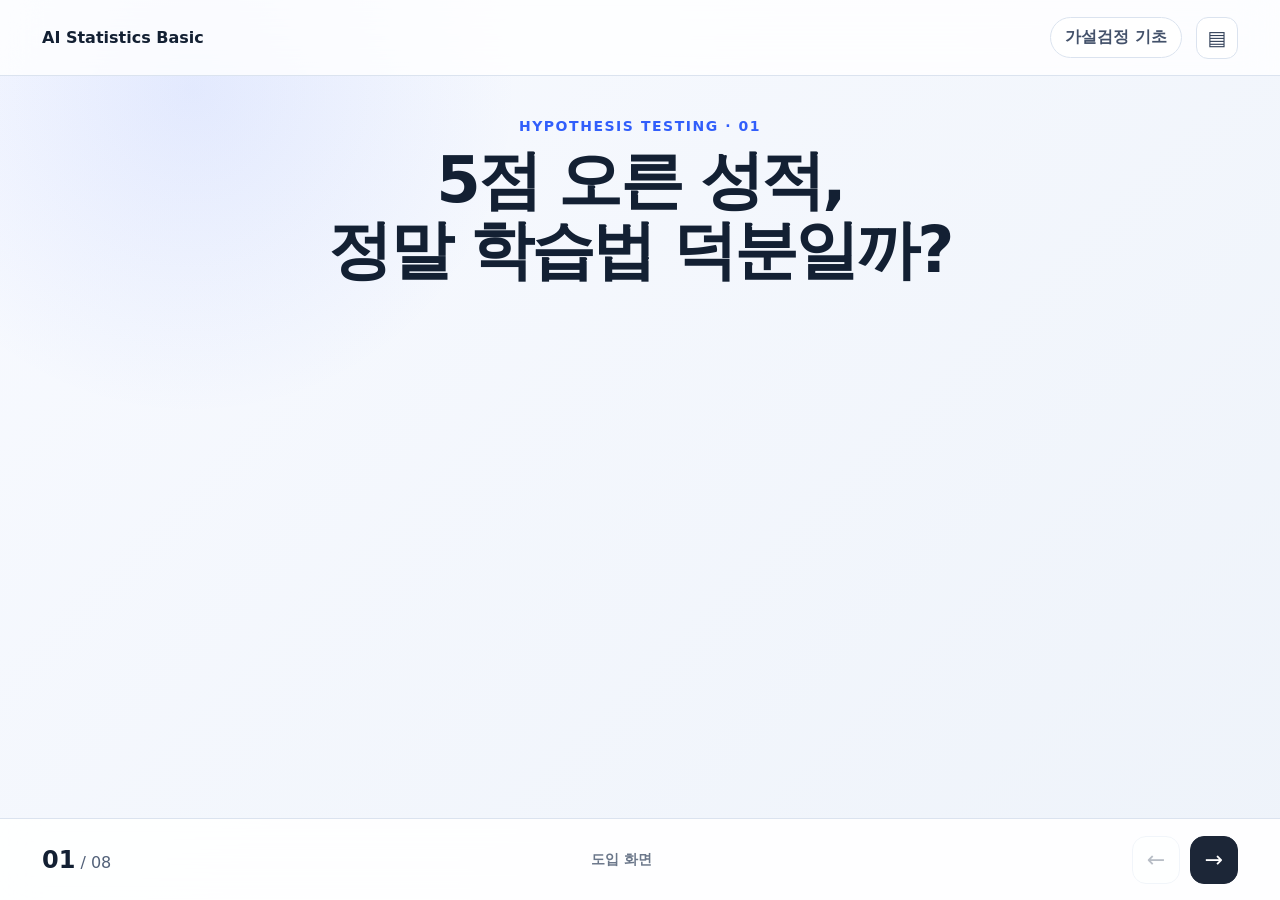
==== commit 3a7480e3: "Use slide 1 illustration assets" ====
--- a/index.html
+++ b/index.html
@@ -5,6 +5,7 @@
   <meta name="viewport" content="width=device-width, initial-scale=1.0" />
   <title>통계적 가설검정 · 발표 장표 01-08</title>
   <link rel="stylesheet" href="assets/styles.css" />
+  <link rel="stylesheet" href="assets/slide01-images.css" />
 </head>
 <body class="presentation-body">
   <main class="presentation-shell" aria-label="통계 기초 발표 장표">
@@ -23,7 +24,7 @@
         <div class="score-comparison score-comparison-visual">
           <article class="score-card score-card-visual step-item" data-show-step="1">
             <span class="score-label score-label-pill">기존 학습법</span>
-            <div class="learning-visual traditional-visual" aria-hidden="true">
+            <div class="learning-visual traditional-visual" aria-label="교과서로 공부하는 학생">
               <div class="desk-scene">
                 <div class="student-head"></div><div class="student-body"></div>
                 <div class="book-stack"><i></i><i></i><i></i></div><div class="open-book"></div><div class="desk-lamp"></div>
@@ -34,7 +35,7 @@
           <div class="comparison-arrow step-item" data-show-step="2">→</div>
           <article class="score-card score-card-accent score-card-visual step-item" data-show-step="2">
             <span class="score-label score-label-pill score-label-ai">새로운 AI 학습법</span>
-            <div class="learning-visual ai-visual" aria-hidden="true">
+            <div class="learning-visual ai-visual" aria-label="AI 튜터와 공부하는 학생">
               <div class="desk-scene">
                 <div class="student-head"></div><div class="student-body"></div><div class="tablet"><div class="ai-face">AI</div></div><div class="open-book"></div>
                 <span class="ai-bubble bubble-one">힌트 제공</span><span class="ai-bubble bubble-two">오답 분석</span>
--- a/assets/styles.css
+++ b/assets/styles.css
@@ -1,11 +1 @@
-:root{--bg:#f4f7fb;--panel:#fff;--ink:#132033;--muted:#6b778a;--line:#dbe3ef;--primary:#315efb;--primary-soft:#edf2ff;--accent:#ff8a3d;--dark:#14213a;--shadow:0 18px 60px rgba(28,46,78,.12);font-family:Inter,Pretendard,"Noto Sans KR",system-ui,-apple-system,BlinkMacSystemFont,"Segoe UI",sans-serif}*{box-sizing:border-box}html,body{margin:0;min-height:100%}button{font:inherit}.presentation-body{background:radial-gradient(circle at 15% 10%,rgba(49,94,251,.10),transparent 24%),linear-gradient(135deg,#f8faff,#eef3fa);color:var(--ink);min-height:100vh;overflow:hidden}.presentation-shell{width:100vw;height:100vh;display:grid;grid-template-rows:76px 1fr 82px}.presentation-topbar,.presentation-footer{display:flex;align-items:center;justify-content:space-between;padding:0 42px;z-index:10}.presentation-topbar{border-bottom:1px solid var(--line);background:rgba(255,255,255,.78);backdrop-filter:blur(18px)}.brand{font-weight:800}.topbar-actions{display:flex;align-items:center;gap:14px}.slide-tag{padding:9px 14px;border:1px solid var(--line);border-radius:999px;background:#fff;font-weight:700;color:#43516a}.icon-button,.nav-button{border:1px solid var(--line);background:#fff;color:#34425a;cursor:pointer}.icon-button{width:42px;height:42px;border-radius:12px;font-size:20px}.slides-stage{position:relative;overflow:hidden}.slide{display:none;width:min(1240px,calc(100vw - 100px));height:100%;margin:auto;padding:24px 48px;text-align:center;align-content:center}.slide.is-current-slide{display:block}.slide-kicker{display:inline-block;color:var(--primary);font-weight:800;font-size:14px;letter-spacing:.11em;margin-bottom:12px}.slide-title{margin:0 0 28px;font-size:clamp(44px,5vw,76px);line-height:1.08;letter-spacing:-.045em;font-weight:650}.slide-title.compact{font-size:clamp(38px,4.2vw,62px);margin-bottom:24px}.slide-title strong{font-weight:850}.step-item{opacity:0;transform:translateY(12px) scale(.985);pointer-events:none;transition:opacity .3s ease,transform .3s ease}.step-item.is-visible{opacity:1;transform:none;pointer-events:auto}
-.score-comparison{display:grid;grid-template-columns:1fr 88px 1fr;align-items:center;gap:18px;width:min(900px,90%);margin:0 auto 24px}.score-card,.logic-card,.hypothesis-card,.concept-card,.number-card,.interpret-card{border:1px solid var(--line);border-radius:20px;background:rgba(255,255,255,.94);box-shadow:0 10px 30px rgba(37,56,90,.07)}.score-card{min-height:170px;display:flex;flex-direction:column;align-items:center;justify-content:center;gap:8px;position:relative}.score-card-accent{border-color:#cdd8ff;background:linear-gradient(180deg,#fff,#f5f7ff)}.score-label{color:var(--muted);font-weight:750;font-size:18px}.score-value{font-size:clamp(58px,5.2vw,84px);letter-spacing:-.05em;line-height:1}.score-value span{font-size:.35em;margin-left:4px;color:#405069}.score-delta{position:absolute;right:18px;top:18px;color:var(--accent);background:#fff3e9;border:1px solid #ffd9bd;border-radius:999px;padding:7px 12px;font-weight:850}.comparison-arrow{font-size:52px;color:#91a0b8}.question-area{min-height:105px;display:flex;align-items:center;justify-content:center;gap:18px}.question{margin:0;font-size:clamp(22px,2vw,31px);font-weight:650}.question strong{color:var(--primary)}.question-vs{font-weight:900;font-size:13px;letter-spacing:.14em;color:#9aa7ba;padding:8px 10px;border:1px solid var(--line);border-radius:999px;background:#fff}.topic-reveal{width:fit-content;margin:8px auto 0;padding:12px 18px;border-radius:16px;background:var(--dark);color:#fff}.topic-reveal span{display:block;font-size:12px;color:#b6c1d3}.topic-reveal strong{font-size:22px}
-.logic-row{display:grid;grid-template-columns:1fr 90px 1fr;align-items:center;gap:18px;width:min(940px,90%);margin:18px auto}.logic-card{padding:28px}.logic-card span{display:block;color:var(--muted);font-size:20px}.logic-card strong{display:block;margin-top:8px;font-size:30px}.not-equal{font-size:58px;font-weight:900;color:var(--accent)}.why-label{margin:16px auto 10px;font-weight:850;color:var(--primary)}.explain-card,.definition-card,.bottom-emphasis,.warning-card,.conclusion-card{width:min(900px,92%);margin:12px auto;padding:18px 24px;border-radius:18px}.explain-card{background:#fff;border:1px dashed #cbd6e8;font-size:24px}.explain-card strong{color:var(--primary)}.definition-card{background:var(--dark);color:#fff}.definition-card span{display:block;color:#b9c6da;font-size:13px;margin-bottom:6px}.definition-card strong{font-size:22px;line-height:1.5}
-.hypothesis-grid,.concept-grid,.number-grid,.interpret-grid{display:grid;grid-template-columns:1fr 90px 1fr;align-items:center;gap:18px;width:min(980px,94%);margin:14px auto}.hypothesis-grid{grid-template-columns:1fr 70px 1fr}.hypothesis-card{padding:24px;min-height:240px;position:relative}.hypothesis-card h2,.concept-card h2,.interpret-card h2{margin:0 0 16px;font-size:26px}.hypothesis-core{display:block;font-size:30px;color:var(--primary)}.hypothesis-card p{font-size:20px;line-height:1.5}.start-badge{position:absolute;top:-13px;left:18px;background:var(--primary);color:#fff;border-radius:999px;padding:6px 12px;font-weight:800;font-size:12px}.vs-large{font-weight:900;color:#8d9ab0}.bottom-emphasis{background:var(--primary-soft);border:1px solid #cbd7ff}.bottom-emphasis span{display:block;color:var(--primary);font-size:13px;font-weight:800}.bottom-emphasis strong{display:block;margin-top:5px;font-size:23px}
-.roadmap{width:min(780px,92%);margin:auto;display:flex;flex-direction:column;align-items:stretch}.road-step{display:grid;grid-template-columns:44px 1fr;grid-template-rows:auto auto;column-gap:14px;text-align:left;padding:12px 16px;border:1px solid var(--line);border-radius:14px;background:#fff}.road-step b{grid-row:1/3;align-self:center;width:34px;height:34px;border-radius:50%;display:grid;place-items:center;background:var(--primary-soft);color:var(--primary)}.road-step strong{font-size:20px}.road-step span{color:var(--muted)}.road-arrow{font-size:24px;color:#9ca9bd;line-height:1}.road-core{padding:12px;border:2px solid #b9c8ff;border-radius:18px;background:#f7f9ff}.road-core small{display:block;margin-top:9px;color:var(--primary);font-weight:800}
-.concept-grid{grid-template-columns:1fr 1fr}.concept-card{padding:25px;min-height:260px}.concept-card strong{display:block;font-size:25px;color:var(--primary);line-height:1.4}.concept-card p{font-size:18px;line-height:1.65;color:#43516a}.warning-card{background:#fff5ed;border:1px solid #ffd2b3;color:#984d18;font-weight:800}.warning-card strong{margin-left:14px;font-size:20px}.mini-summary{display:flex;justify-content:center;gap:14px}.mini-summary span{padding:8px 14px;border-radius:999px;background:#eef3ff;color:#3556c8;font-weight:750}
-.number-grid{grid-template-columns:1fr 1fr;width:min(760px,90%)}.number-card{padding:18px}.number-card span{display:block;color:var(--muted);font-weight:700}.number-card strong{display:block;font-size:56px;margin:6px}.number-card small{font-size:18px;color:#66758b}.compare-big{margin:14px auto}.compare-big strong{display:block;font-size:52px;color:var(--primary)}.compare-big span{font-size:24px;font-weight:800}.reject-card{width:fit-content;margin:10px auto;padding:12px 22px;border-radius:999px;background:var(--dark);color:#fff;font-size:22px;font-weight:850}.conclusion-card{background:#eef8f1;border:1px solid #c9e7d1}.conclusion-card span{display:block;color:#378250;font-weight:800}.conclusion-card strong{display:block;font-size:22px;margin-top:4px}
-.interpret-grid{grid-template-columns:1fr 1fr}.interpret-card{padding:24px;min-height:280px;text-align:left}.interpret-card h2{color:var(--primary)}.interpret-card p,.interpret-card li{font-size:18px;line-height:1.55}.interpret-card ul{padding-left:22px}.tiny-effect{display:block;text-align:center;font-size:54px;color:var(--accent);margin:8px}.summary-flow{width:min(800px,94%);margin:auto;display:flex;flex-direction:column;gap:6px}.summary-flow>div{display:grid;grid-template-columns:42px 170px 1fr;align-items:center;text-align:left;padding:10px 14px;background:#fff;border:1px solid var(--line);border-radius:13px}.summary-flow b{width:30px;height:30px;display:grid;place-items:center;border-radius:50%;background:var(--primary-soft);color:var(--primary)}.summary-flow strong{font-size:18px}.summary-flow span{color:var(--muted)}.summary-flow i{font-style:normal;color:#9ba8bb}.references{display:flex;justify-content:center;gap:16px;flex-wrap:wrap;margin-top:13px;font-size:12px;color:#718096}.references b{color:#46546b}
-.presentation-footer{border-top:1px solid var(--line);background:rgba(255,255,255,.9);backdrop-filter:blur(18px)}.progress-wrap{display:flex;align-items:baseline;gap:5px;color:#526179}.progress-wrap strong{font-size:24px;color:var(--ink)}.step-status{color:var(--muted);font-size:14px;font-weight:700}.nav-buttons{display:flex;gap:10px}.nav-button{width:48px;height:48px;border-radius:14px;font-size:22px}.nav-button:disabled{opacity:.35;cursor:default}.nav-button-primary{background:#1c2637;color:#fff;border-color:#1c2637}
-.script-body{background:#eef3f9;color:var(--ink);min-height:100vh}.script-shell{min-height:100vh;display:grid;grid-template-rows:70px 1fr 76px}.script-header,.script-footer{position:sticky;z-index:20;display:flex;align-items:center;justify-content:space-between;background:rgba(245,248,252,.95);backdrop-filter:blur(16px);padding:0 22px;border-color:var(--line)}.script-header{top:0;border-bottom:1px solid var(--line)}.script-header>div{display:flex;gap:10px}.script-header strong{color:var(--primary)}.script-header span{font-weight:800;color:#526179}.script-header p{margin:0;color:var(--muted);font-size:13px}.script-stage{min-height:0}.script-card{display:none;width:min(900px,calc(100% - 36px));margin:18px auto 100px;padding:34px;background:#fff;border:1px solid #e1e7f0;border-radius:24px;box-shadow:var(--shadow)}.script-card.is-current-script{display:block}.script-kicker{color:var(--primary);font-weight:850;letter-spacing:.08em;font-size:13px}.script-card h1{margin:8px 0 6px;font-size:34px;letter-spacing:-.035em}.script-subtitle{color:var(--muted);margin:0 0 20px}.script-block{padding:21px 0;border-top:1px dashed #dfe6f1}.script-block p{margin:0;font-size:20px;line-height:1.9}.stage-button{display:block;width:100%;margin-top:16px;padding:10px 16px;border:1px solid #cfd9e9;border-radius:14px;background:#f8faff;color:var(--primary);cursor:pointer;font-weight:850}.stage-button:hover,.stage-button.is-active{background:var(--primary-soft);border-color:#b9c8ff}.stage-button-primary{background:#17243a;color:#fff;border-color:#17243a}.script-footer{bottom:0;border-top:1px solid var(--line)}.script-nav,.script-progress button{border:1px solid var(--line);border-radius:12px;background:#fff;padding:10px 14px;cursor:pointer;font-weight:750}.script-nav:disabled{opacity:.4;cursor:default}.script-progress{display:flex;align-items:center;gap:16px}.script-progress strong{color:#44536c}
-@media(max-width:900px){.presentation-topbar,.presentation-footer{padding:0 18px}.slide{width:calc(100vw - 24px);padding:18px 12px;overflow:auto}.slide-title,.slide-title.compact{font-size:38px}.score-comparison,.logic-row,.hypothesis-grid,.concept-grid,.number-grid,.interpret-grid{grid-template-columns:1fr;width:min(520px,100%)}.comparison-arrow{transform:rotate(90deg);font-size:34px}.not-equal,.vs-large{font-size:30px}.question-area{flex-direction:column;gap:8px}.script-header p{display:none}.summary-flow>div{grid-template-columns:38px 1fr}.summary-flow span{grid-column:2}.presentation-body{overflow:auto}}
+:root{--bg:#f4f7fb;--panel:#fff;--ink:#132033;--muted:#6b778a;--line:#dbe3ef;--primary:#315efb;--primary-soft:#edf2ff;--accent:#ff8a3d;--dark:#14213a;--shadow:0 18px 60px rgba(28,46,78,.12);font-family:Inter,Pretendard,"Noto Sans KR",system-ui,-apple-system,BlinkMacSystemFont,"Segoe UI",sans-serif}*{box-sizing:border-box}html,body{margin:0;min-height:100%}button{font:inherit}.presentation-body{background:radial-gradient(circle at 15% 10%,rgba(49,94,251,.10),transparent 24%),linear-gradient(135deg,#f8faff,#eef3fa);color:var(--ink);min-height:100vh;overflow:hidden}.presentation-shell{width:100vw;height:100vh;display:grid;grid-template-rows:76px 1fr 82px}.presentation-topbar,.presentation-footer{display:flex;align-items:center;justify-content:space-between;padding:0 42px;z-index:10}.presentation-topbar{border-bottom:1px solid var(--line);background:rgba(255,255,255,.78);backdrop-filter:blur(18px)}.brand{font-weight:800}.topbar-actions{display:flex;align-items:center;gap:14px}.slide-tag{padding:9px 14px;border:1px solid var(--line);border-radius:999px;background:#fff;font-weight:700;color:#43516a}.icon-button,.nav-button{border:1px solid var(--line);background:#fff;color:#34425a;cursor:pointer}.icon-button{width:42px;height:42px;border-radius:12px;font-size:20px}.slides-stage{position:relative;overflow:hidden}.slide{display:none;width:min(1240px,calc(100vw - 100px));height:100%;margin:auto;padding:24px 48px;text-align:center;align-content:center}.slide.is-current-slide{display:block}.slide-kicker{display:inline-block;color:var(--primary);font-weight:800;font-size:14px;letter-spacing:.11em;margin-bottom:12px}.slide-title{margin:0 0 28px;font-size:clamp(44px,5vw,76px);line-height:1.08;letter-spacing:-.045em;font-weight:650}.slide-title.compact{font-size:clamp(38px,4.2vw,62px);margin-bottom:24px}.slide-title strong{font-weight:850}.step-item{opacity:0;transform:translateY(12px) scale(.985);pointer-events:none;transition:opacity .3s ease,transform .3s ease}.step-item.is-visible{opacity:1;transform:none;pointer-events:auto}.score-comparison{display:grid;grid-template-columns:1fr 88px 1fr;align-items:center;gap:18px;width:min(900px,90%);margin:0 auto 24px}.score-comparison-visual{width:min(1040px,96%);grid-template-columns:1fr 76px 1fr}.score-card,.logic-card,.hypothesis-card,.concept-card,.number-card,.interpret-card{border:1px solid var(--line);border-radius:20px;background:rgba(255,255,255,.94);box-shadow:0 10px 30px rgba(37,56,90,.07)}.score-card{min-height:170px;display:flex;flex-direction:column;align-items:center;justify-content:center;gap:8px;position:relative}.score-card-visual{min-height:250px;padding:18px;display:grid;grid-template-columns:1.15fr .85fr;grid-template-rows:auto 1fr;column-gap:18px;align-items:center;text-align:left}.score-card-accent{border-color:#cdd8ff;background:linear-gradient(180deg,#fff,#f5f7ff)}.score-label{color:var(--muted);font-weight:750;font-size:18px}.score-label-pill{grid-column:1/3;justify-self:center;color:#fff;background:#315efb;border-radius:999px;padding:7px 16px;font-size:15px}.score-label-ai{background:#ff7a21}.learning-visual{height:165px;border-radius:16px;overflow:hidden;position:relative;background:linear-gradient(180deg,#f8f5ef,#ebe7df);border:1px solid #e5e7eb}.ai-visual{background:linear-gradient(180deg,#f5f9ff,#e7eefb)}.desk-scene{position:absolute;inset:0}.desk-scene:after{content:"";position:absolute;left:0;right:0;bottom:0;height:42px;background:#b9875f}.student-head{position:absolute;width:48px;height:52px;border-radius:48% 48% 44% 44%;background:#f1c39d;left:47%;top:28px;transform:translateX(-50%);box-shadow:inset 0 9px 0 0 #2c241f}.student-body{position:absolute;width:94px;height:72px;border-radius:44px 44px 18px 18px;background:#7a818b;left:47%;bottom:29px;transform:translateX(-50%)}.ai-visual .student-body{background:#4f8760}.open-book{position:absolute;width:90px;height:34px;background:linear-gradient(90deg,#fff 49%,#d8d8d8 50%,#fff 51%);border:2px solid #d8d5ca;border-radius:3px 3px 12px 12px;left:46%;bottom:18px;transform:translateX(-50%) rotate(-2deg);z-index:3}.book-stack{position:absolute;left:16px;bottom:35px;z-index:2}.book-stack i{display:block;width:55px;height:14px;border-radius:3px;margin-top:2px;background:#4d7396;border:1px solid rgba(0,0,0,.08)}.book-stack i:nth-child(2){background:#76905b}.book-stack i:nth-child(3){background:#926f50}.desk-lamp{position:absolute;right:20px;bottom:50px;width:8px;height:70px;background:#4e5660;transform:rotate(12deg);transform-origin:bottom}.desk-lamp:after{content:"";position:absolute;top:-10px;left:-17px;width:37px;height:22px;background:#5d6671;border-radius:22px 22px 6px 6px;transform:rotate(-8deg)}.tablet{position:absolute;right:18px;bottom:32px;width:78px;height:92px;border-radius:9px;background:#27354d;border:4px solid #1c2637;z-index:4;display:grid;place-items:center}.ai-face{width:45px;height:45px;border-radius:50%;background:#eef7ff;border:3px solid #68a6e8;display:grid;place-items:center;color:#2b5b8b;font-size:13px;font-weight:900}.ai-bubble{position:absolute;right:8px;z-index:5;padding:5px 8px;border-radius:9px;font-size:10px;font-weight:800;color:#fff}.bubble-one{top:18px;background:#68a6e8}.bubble-two{top:52px;background:#886bc5}.score-copy{display:flex;flex-direction:column;align-items:center;gap:8px;text-align:center}.score-copy>span{font-weight:800;color:#48566d}.score-value{font-size:clamp(58px,5.2vw,84px);letter-spacing:-.05em;line-height:1}.score-card-visual .score-value{font-size:clamp(56px,4.8vw,78px)}.score-value span{font-size:.35em;margin-left:4px;color:#405069}.score-delta{position:absolute;right:18px;top:18px;color:var(--accent);background:#fff3e9;border:1px solid #ffd9bd;border-radius:999px;padding:7px 12px;font-weight:850}.comparison-arrow{font-size:52px;color:#91a0b8}.question-area{min-height:105px;display:flex;align-items:center;justify-content:center;gap:18px}.question{margin:0;font-size:clamp(22px,2vw,31px);font-weight:650}.question strong{color:var(--primary)}.question-vs{font-weight:900;font-size:13px;letter-spacing:.14em;color:#9aa7ba;padding:8px 10px;border:1px solid var(--line);border-radius:999px;background:#fff}.topic-reveal{width:fit-content;margin:8px auto 0;padding:12px 18px;border-radius:16px;background:var(--dark);color:#fff}.topic-reveal span{display:block;font-size:12px;color:#b6c1d3}.topic-reveal strong{font-size:22px}.logic-row{display:grid;grid-template-columns:1fr 90px 1fr;align-items:center;gap:18px;width:min(940px,90%);margin:18px auto}.logic-card{padding:28px}.logic-card span{display:block;color:var(--muted);font-size:20px}.logic-card strong{display:block;margin-top:8px;font-size:30px}.not-equal{font-size:58px;font-weight:900;color:var(--accent)}.why-label{margin:16px auto 10px;font-weight:850;color:var(--primary)}.explain-card,.definition-card,.bottom-emphasis,.warning-card,.conclusion-card{width:min(900px,92%);margin:12px auto;padding:18px 24px;border-radius:18px}.explain-card{background:#fff;border:1px dashed #cbd6e8;font-size:24px}.explain-card strong{color:var(--primary)}.definition-card{background:var(--dark);color:#fff}.definition-card span{display:block;color:#b9c6da;font-size:13px;margin-bottom:6px}.definition-card strong{font-size:22px;line-height:1.5}.hypothesis-grid,.concept-grid,.number-grid,.interpret-grid{display:grid;grid-template-columns:1fr 90px 1fr;align-items:center;gap:18px;width:min(980px,94%);margin:14px auto}.hypothesis-grid{grid-template-columns:1fr 70px 1fr}.hypothesis-card{padding:24px;min-height:240px;position:relative}.hypothesis-card h2,.concept-card h2,.interpret-card h2{margin:0 0 16px;font-size:26px}.hypothesis-core{display:block;font-size:30px;color:var(--primary)}.hypothesis-card p{font-size:20px;line-height:1.5}.start-badge{position:absolute;top:-13px;left:18px;background:var(--primary);color:#fff;border-radius:999px;padding:6px 12px;font-weight:800;font-size:12px}.vs-large{font-weight:900;color:#8d9ab0}.bottom-emphasis{background:var(--primary-soft);border:1px solid #cbd7ff}.bottom-emphasis span{display:block;color:var(--primary);font-size:13px;font-weight:800}.bottom-emphasis strong{display:block;margin-top:5px;font-size:23px}.roadmap{width:min(780px,92%);margin:auto;display:flex;flex-direction:column;align-items:stretch}.road-step{display:grid;grid-template-columns:44px 1fr;grid-template-rows:auto auto;column-gap:14px;text-align:left;padding:12px 16px;border:1px solid var(--line);border-radius:14px;background:#fff}.road-step b{grid-row:1/3;align-self:center;width:34px;height:34px;border-radius:50%;display:grid;place-items:center;background:var(--primary-soft);color:var(--primary)}.road-step strong{font-size:20px}.road-step span{color:var(--muted)}.road-arrow{font-size:24px;color:#9ca9bd;line-height:1}.road-core{padding:12px;border:2px solid #b9c8ff;border-radius:18px;background:#f7f9ff}.road-core small{display:block;margin-top:9px;color:var(--primary);font-weight:800}.concept-grid{grid-template-columns:1fr 1fr}.concept-card{padding:25px;min-height:260px}.concept-card strong{display:block;font-size:25px;color:var(--primary);line-height:1.4}.concept-card p{font-size:18px;line-height:1.65;color:#43516a}.warning-card{background:#fff5ed;border:1px solid #ffd2b3;color:#984d18;font-weight:800}.warning-card strong{margin-left:14px;font-size:20px}.mini-summary{display:flex;justify-content:center;gap:14px}.mini-summary span{padding:8px 14px;border-radius:999px;background:#eef3ff;color:#3556c8;font-weight:750}.number-grid{grid-template-columns:1fr 1fr;width:min(760px,90%)}.number-card{padding:18px}.number-card span{display:block;color:var(--muted);font-weight:700}.number-card strong{display:block;font-size:56px;margin:6px}.number-card small{font-size:18px;color:#66758b}.compare-big{margin:14px auto}.compare-big strong{display:block;font-size:52px;color:var(--primary)}.compare-big span{font-size:24px;font-weight:800}.reject-card{width:fit-content;margin:10px auto;padding:12px 22px;border-radius:999px;background:var(--dark);color:#fff;font-size:22px;font-weight:850}.conclusion-card{background:#eef8f1;border:1px solid #c9e7d1}.conclusion-card span{display:block;color:#378250;font-weight:800}.conclusion-card strong{display:block;font-size:22px;margin-top:4px}.interpret-grid{grid-template-columns:1fr 1fr}.interpret-card{padding:24px;min-height:280px;text-align:left}.interpret-card h2{color:var(--primary)}.interpret-card p,.interpret-card li{font-size:18px;line-height:1.55}.interpret-card ul{padding-left:22px}.tiny-effect{display:block;text-align:center;font-size:54px;color:var(--accent);margin:8px}.summary-flow{width:min(800px,94%);margin:auto;display:flex;flex-direction:column;gap:6px}.summary-flow>div{display:grid;grid-template-columns:42px 170px 1fr;align-items:center;text-align:left;padding:10px 14px;background:#fff;border:1px solid var(--line);border-radius:13px}.summary-flow b{width:30px;height:30px;display:grid;place-items:center;border-radius:50%;background:var(--primary-soft);color:var(--primary)}.summary-flow strong{font-size:18px}.summary-flow span{color:var(--muted)}.summary-flow i{font-style:normal;color:#9ba8bb}.references{display:flex;justify-content:center;gap:16px;flex-wrap:wrap;margin-top:13px;font-size:12px;color:#718096}.references b{color:#46546b}.presentation-footer{border-top:1px solid var(--line);background:rgba(255,255,255,.9);backdrop-filter:blur(18px)}.progress-wrap{display:flex;align-items:baseline;gap:5px;color:#526179}.progress-wrap strong{font-size:24px;color:var(--ink)}.step-status{color:var(--muted);font-size:14px;font-weight:700}.nav-buttons{display:flex;gap:10px}.nav-button{width:48px;height:48px;border-radius:14px;font-size:22px}.nav-button:disabled{opacity:.35;cursor:default}.nav-button-primary{background:#1c2637;color:#fff;border-color:#1c2637}.script-body{background:#eef3f9;color:var(--ink);min-height:100vh}.script-shell{min-height:100vh;display:grid;grid-template-rows:70px 1fr 76px}.script-header,.script-footer{position:sticky;z-index:20;display:flex;align-items:center;justify-content:space-between;background:rgba(245,248,252,.95);backdrop-filter:blur(16px);padding:0 22px;border-color:var(--line)}.script-header{top:0;border-bottom:1px solid var(--line)}.script-header>div{display:flex;gap:10px}.script-header strong{color:var(--primary)}.script-header span{font-weight:800;color:#526179}.script-header p{margin:0;color:var(--muted);font-size:13px}.script-stage{min-height:0}.script-card{display:none;width:min(900px,calc(100% - 36px));margin:18px auto 100px;padding:34px;background:#fff;border:1px solid #e1e7f0;border-radius:24px;box-shadow:var(--shadow)}.script-card.is-current-script{display:block}.script-kicker{color:var(--primary);font-weight:850;letter-spacing:.08em;font-size:13px}.script-card h1{margin:8px 0 6px;font-size:34px;letter-spacing:-.035em}.script-subtitle{color:var(--muted);margin:0 0 20px}.script-block{padding:21px 0;border-top:1px dashed #dfe6f1}.script-block p{margin:0;font-size:20px;line-height:1.9}.stage-button{display:block;width:100%;margin-top:16px;padding:10px 16px;border:1px solid #cfd9e9;border-radius:14px;background:#f8faff;color:var(--primary);cursor:pointer;font-weight:850}.stage-button:hover,.stage-button.is-active{background:var(--primary-soft);border-color:#b9c8ff}.stage-button-primary{background:#17243a;color:#fff;border-color:#17243a}.script-footer{bottom:0;border-top:1px solid var(--line)}.script-nav,.script-progress button{border:1px solid var(--line);border-radius:12px;background:#fff;padding:10px 14px;cursor:pointer;font-weight:750}.script-nav:disabled{opacity:.4;cursor:default}.script-progress{display:flex;align-items:center;gap:16px}.script-progress strong{color:#44536c}@media(max-width:900px){.presentation-topbar,.presentation-footer{padding:0 18px}.slide{width:calc(100vw - 24px);padding:18px 12px;overflow:auto}.slide-title,.slide-title.compact{font-size:38px}.score-comparison,.logic-row,.hypothesis-grid,.concept-grid,.number-grid,.interpret-grid{grid-template-columns:1fr;width:min(520px,100%)}.score-card-visual{grid-template-columns:1fr;grid-template-rows:auto auto auto;text-align:center}.score-label-pill{grid-column:1}.learning-visual{height:150px}.comparison-arrow{transform:rotate(90deg);font-size:34px}.not-equal,.vs-large{font-size:30px}.question-area{flex-direction:column;gap:8px}.script-header p{display:none}.summary-flow>div{grid-template-columns:38px 1fr}.summary-flow span{grid-column:2}.presentation-body{overflow:auto}}
--- a/assets/slide01-images.css
+++ b/assets/slide01-images.css
@@ -0,0 +1,6 @@
+.score-card-visual .learning-visual{height:178px;border:0;overflow:hidden;box-shadow:0 5px 18px rgba(31,47,78,.08);background-color:#fff;background-repeat:no-repeat;background-position:center;background-size:cover}
+.score-card-visual .traditional-visual{background-image:url('traditional-study.svg')}
+.score-card-visual .ai-visual{background-image:url('ai-study.svg')}
+.score-card-visual .learning-visual>.desk-scene{display:none}
+.score-card-visual .score-copy{align-self:center}
+@media(max-width:900px){.score-card-visual .learning-visual{height:220px;background-size:contain}}
